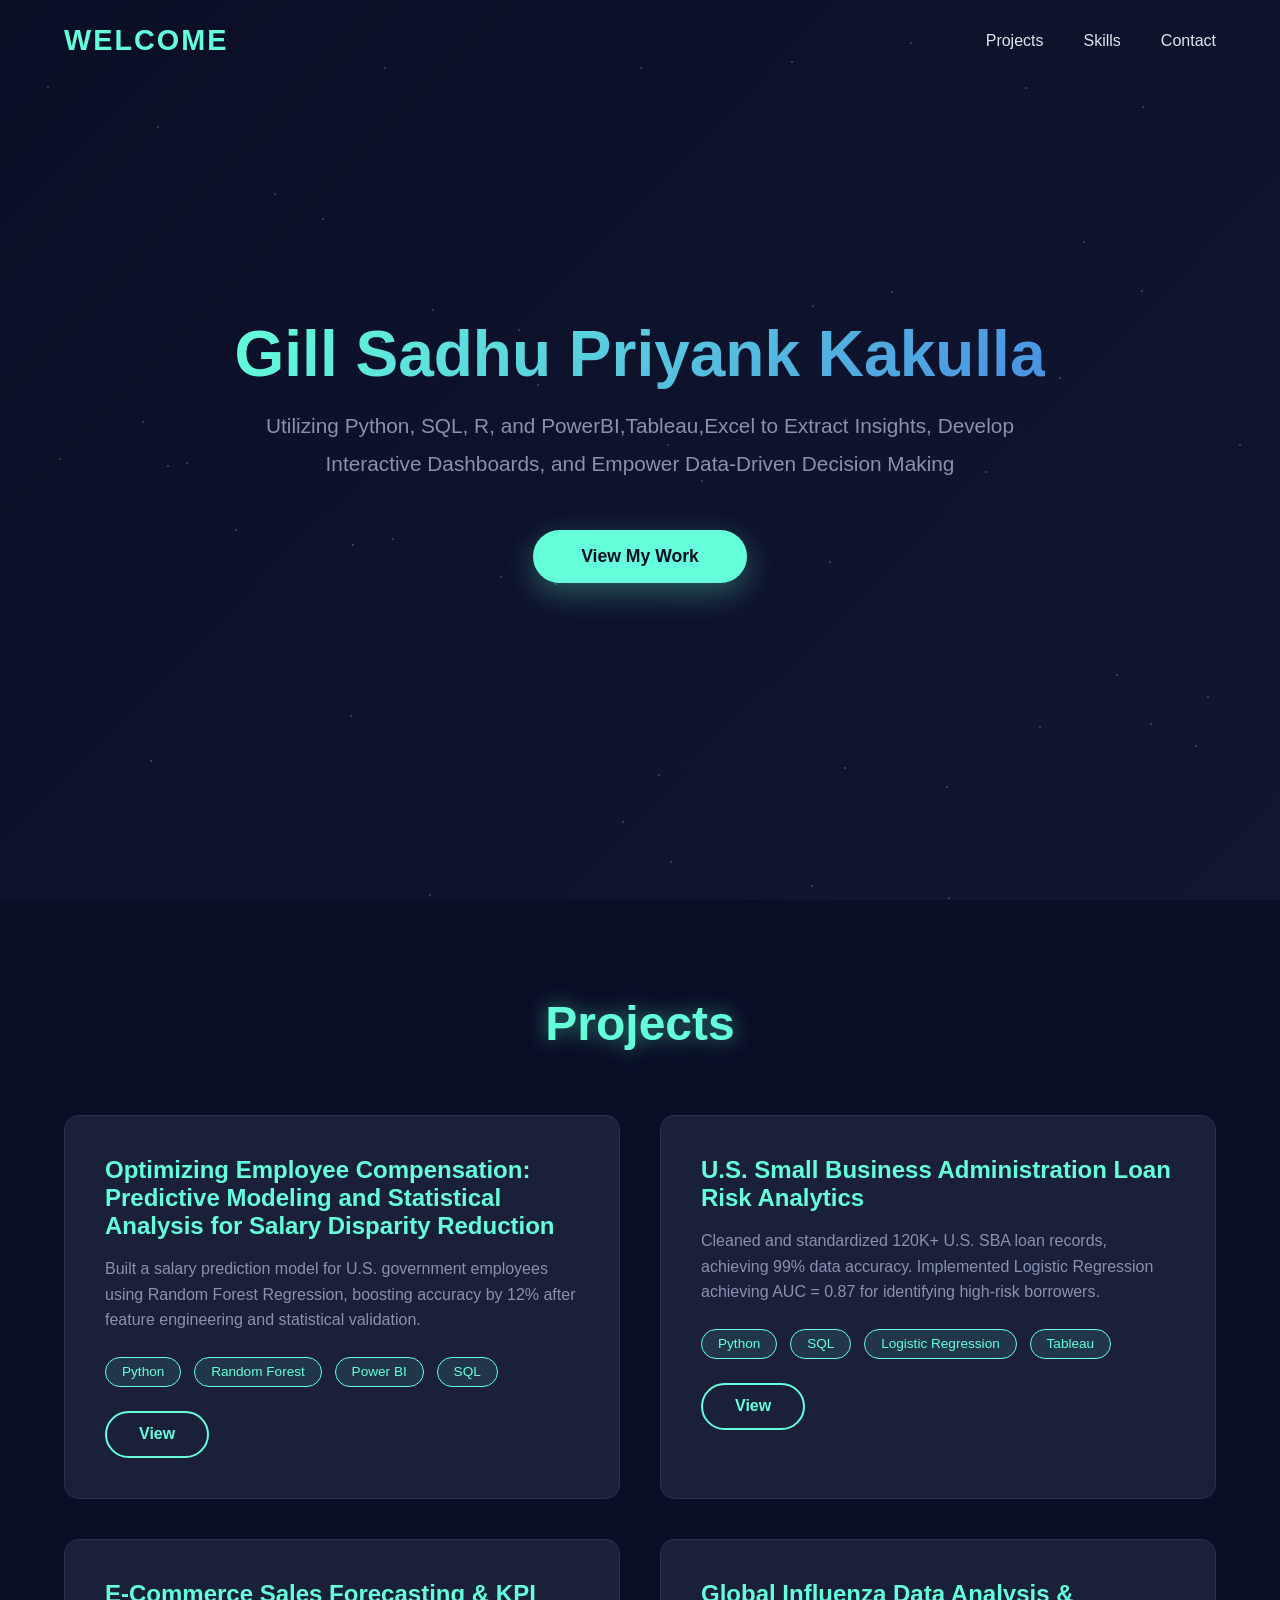
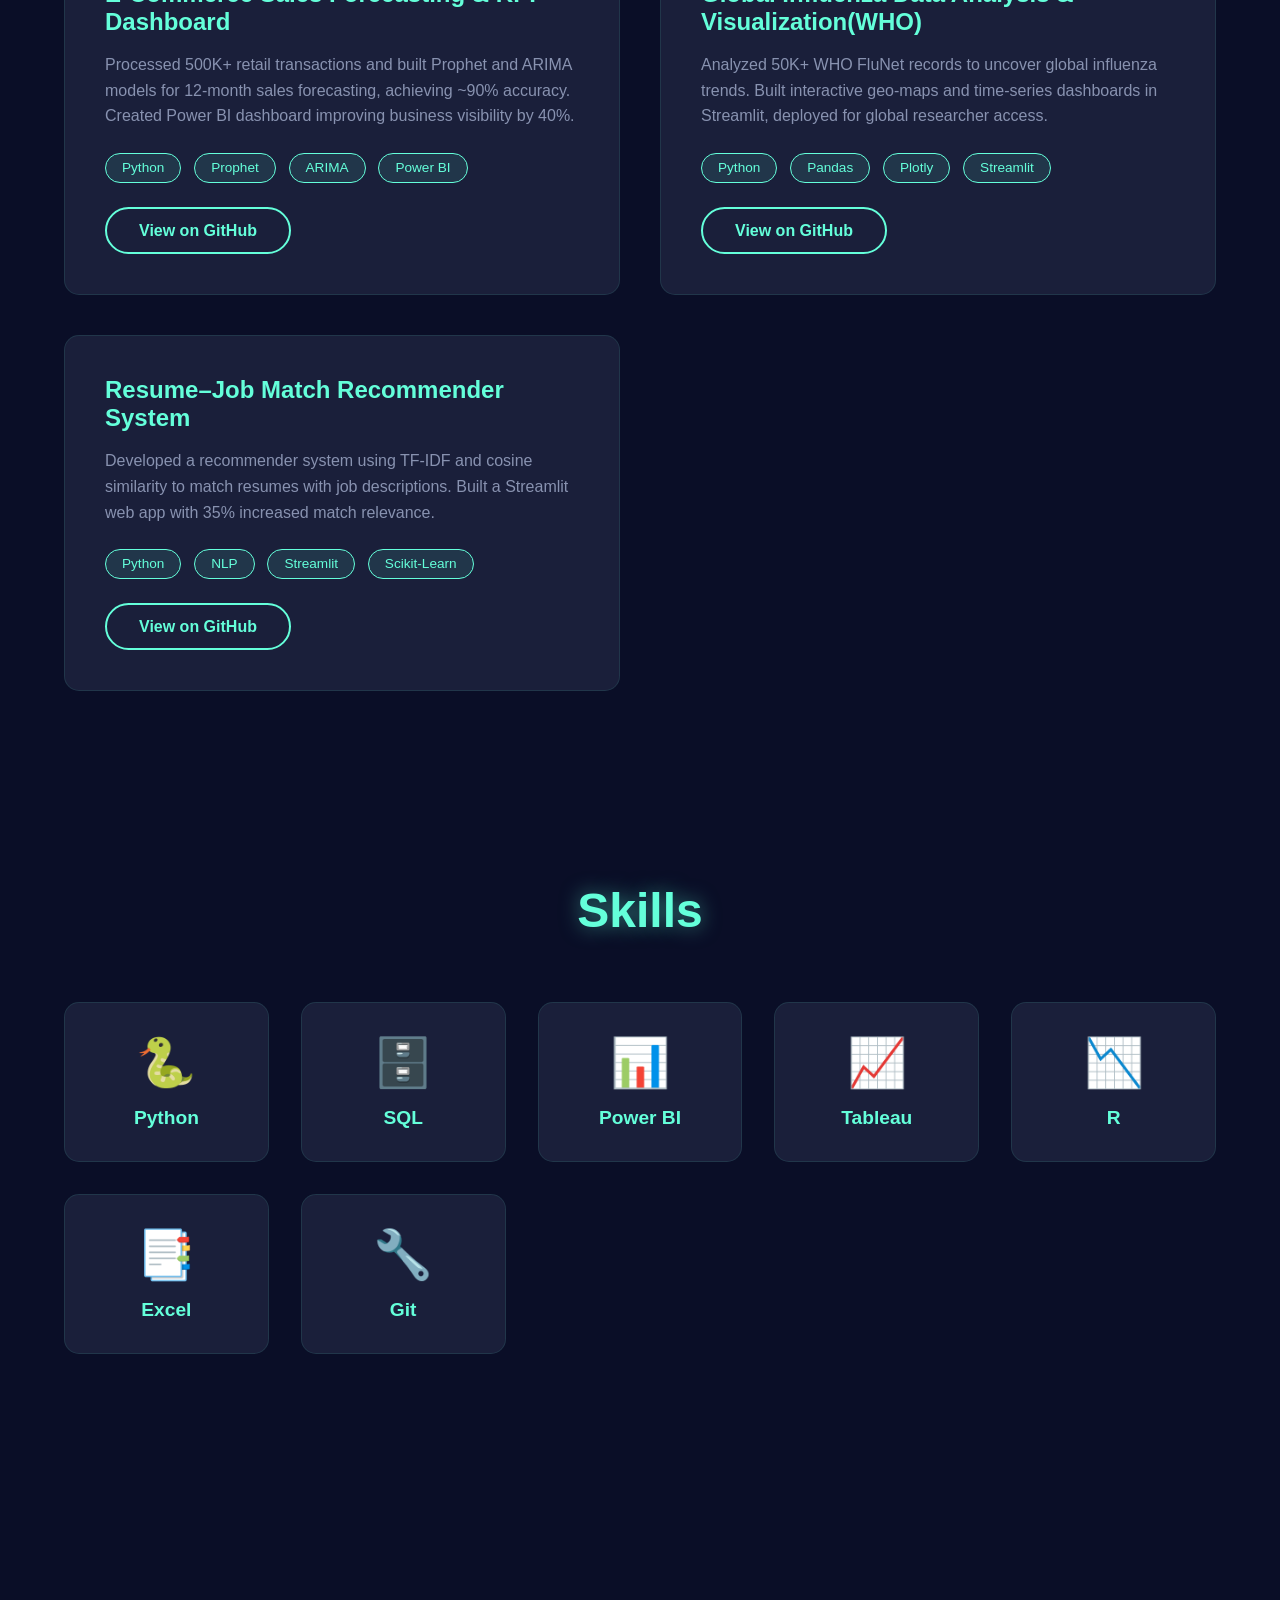
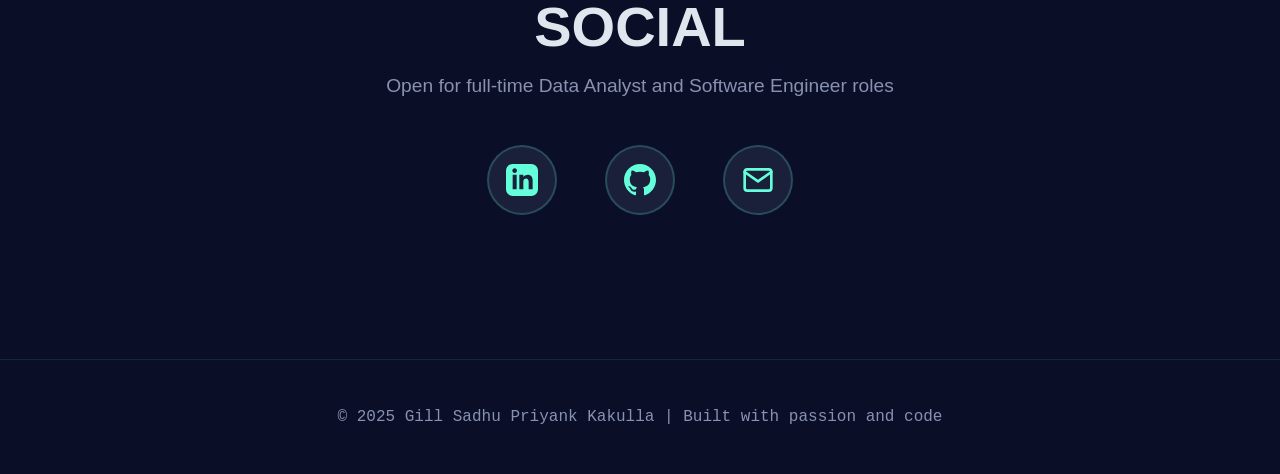
==== index.html @ c024d795 "Update index.html" ====
<!DOCTYPE html>
<html lang="en">
<head>
    <meta charset="UTF-8">
    <meta name="viewport" content="width=device-width, initial-scale=1.0">
    <meta name="description" content="Gill Sadhu Priyank Kakulla - Data Analyst Portfolio">
    <meta name="author" content="Gill Sadhu Priyank Kakulla">
    <title>Gill Sadhu Priyank Kakulla - Data Analyst Portfolio</title>
    <link rel="stylesheet" href="style.css">
</head>
<body>
    <div class="scroll-progress" id="scrollProgress"></div>
    <div class="bg-animation"></div>
    <div class="particles" id="particles"></div>

    <nav id="navbar">
        <div class="logo">WELCOME</div>
        <ul class="nav-links">
            <li><a href="#projects">Projects</a></li>
            <li><a href="#skills">Skills</a></li>
            <li><a href="#contact">Contact</a></li>
        </ul>
    </nav>

    <section class="hero">
        <h1>Gill Sadhu Priyank Kakulla</h1>
        <p>Utilizing Python, SQL, R, and PowerBI,Tableau,Excel to Extract Insights, Develop Interactive Dashboards, and Empower Data-Driven Decision Making</p>
        <button class="cta-btn" onclick="document.getElementById('projects').scrollIntoView({behavior: 'smooth'})">View My Work</button>
    </section>

    <section id="projects">
        <h2 class="section-title">Projects</h2>
        <div class="projects-grid">
            <div class="project-card">
                <h3>Optimizing Employee Compensation: Predictive Modeling and Statistical Analysis for Salary Disparity Reduction</h3>
                <p>Built a salary prediction model for U.S. government employees using Random Forest Regression, boosting accuracy by 12% after feature engineering and statistical validation.</p>
                <div class="project-tags">
                    <span class="tag">Python</span>
                    <span class="tag">Random Forest</span>
                    <span class="tag">Power BI</span>
                    <span class="tag">SQL</span>
                </div>
                <a href="https://github.com/Gillsadhupriyank/Employee-Compensation-Analysis-using-Hypothesis-Testing-and-Random-Forest" target="_blank" class="project-link">View</a>
            </div>

            <div class="project-card">
                <h3>U.S. Small Business Administration Loan Risk Analytics</h3>
                <p>Cleaned and standardized 120K+ U.S. SBA loan records, achieving 99% data accuracy. Implemented Logistic Regression achieving AUC = 0.87 for identifying high-risk borrowers.</p>
                <div class="project-tags">
                    <span class="tag">Python</span>
                    <span class="tag">SQL</span>
                    <span class="tag">Logistic Regression</span>
                    <span class="tag">Tableau</span>
                </div>
                <a href="https://github.com/Gillsadhupriyank/SBA-Loan-Risk-Prediction-Clustering-" target="_blank" class="project-link">View</a>
            </div>

            <div class="project-card">
                <h3>E-Commerce Sales Forecasting & KPI Dashboard</h3>
                <p>Processed 500K+ retail transactions and built Prophet and ARIMA models for 12-month sales forecasting, achieving ~90% accuracy. Created Power BI dashboard improving business visibility by 40%.</p>
                <div class="project-tags">
                    <span class="tag">Python</span>
                    <span class="tag">Prophet</span>
                    <span class="tag">ARIMA</span>
                    <span class="tag">Power BI</span>
                </div>
                <a href="https://github.com/Gillsadhupriyank/online-retail-forecasting" target="_blank" class="project-link">View on GitHub</a>
            </div>

            <div class="project-card">
                <h3>Global Influenza Data Analysis & Visualization(WHO)</h3>
                <p>Analyzed 50K+ WHO FluNet records to uncover global influenza trends. Built interactive geo-maps and time-series dashboards in Streamlit, deployed for global researcher access.</p>
                <div class="project-tags">
                    <span class="tag">Python</span>
                    <span class="tag">Pandas</span>
                    <span class="tag">Plotly</span>
                    <span class="tag">Streamlit</span>
                </div>
                <a href="https://github.com/Gillsadhupriyank/WHO_Influenza_data_app" target="_blank" class="project-link">View on GitHub</a>
            </div>

            <div class="project-card">
                <h3>Resume–Job Match Recommender System</h3>
                <p>Developed a recommender system using TF-IDF and cosine similarity to match resumes with job descriptions. Built a Streamlit web app with 35% increased match relevance.</p>
                <div class="project-tags">
                    <span class="tag">Python</span>
                    <span class="tag">NLP</span>
                    <span class="tag">Streamlit</span>
                    <span class="tag">Scikit-Learn</span>
                </div>
                <a href="https://github.com/Gillsadhupriyank/Resume-Job-Match-Recommender" target="_blank" class="project-link">View on GitHub</a>
            </div>
        </div>
    </section>

    <section id="skills">
        <h2 class="section-title">Skills</h2>
        <div class="skills-grid">
            <div class="skill-item">
                <div class="skill-icon">🐍</div>
                <div class="skill-name">Python</div>
            </div>
            <div class="skill-item">
                <div class="skill-icon">🗄️</div>
                <div class="skill-name">SQL</div>
            </div>
            <div class="skill-item">
                <div class="skill-icon">📊</div>
                <div class="skill-name">Power BI</div>
            </div>
            <div class="skill-item">
                <div class="skill-icon">📈</div>
                <div class="skill-name">Tableau</div>
            </div>
            <div class="skill-item">
                <div class="skill-icon">📉</div>
                <div class="skill-name">R</div>
            </div>
            <div class="skill-item">
                <div class="skill-icon">📑</div>
                <div class="skill-name">Excel</div>
            </div>
            <div class="skill-item">
                <div class="skill-icon">🔧</div>
                <div class="skill-name">Git</div>
            </div>
        </div>
    </section>

    <section id="contact" class="contact">
        <h2>SOCIAL</h2>
        <p class="contact-subtitle">Open for full-time Data Analyst and Software Engineer roles</p>
        <div class="contact-icons">
            <a href="https://www.linkedin.com/in/gill-sadhu-priyank-k-8a2a13354/" target="_blank" class="contact-icon" title="LinkedIn">
                <svg xmlns="http://www.w3.org/2000/svg" width="32" height="32" viewBox="0 0 24 24" fill="currentColor">
                    <path d="M19 0h-14c-2.761 0-5 2.239-5 5v14c0 2.761 2.239 5 5 5h14c2.762 0 5-2.239 5-5v-14c0-2.761-2.238-5-5-5zm-11 19h-3v-11h3v11zm-1.5-12.268c-.966 0-1.75-.79-1.75-1.764s.784-1.764 1.75-1.764 1.75.79 1.75 1.764-.783 1.764-1.75 1.764zm13.5 12.268h-3v-5.604c0-3.368-4-3.113-4 0v5.604h-3v-11h3v1.765c1.396-2.586 7-2.777 7 2.476v6.759z"/>
                </svg>
            </a>
            <a href="https://github.com/Gillsadhupriyank" target="_blank" class="contact-icon" title="GitHub">
                <svg xmlns="http://www.w3.org/2000/svg" width="32" height="32" viewBox="0 0 24 24" fill="currentColor">
                    <path d="M12 0c-6.626 0-12 5.373-12 12 0 5.302 3.438 9.8 8.207 11.387.599.111.793-.261.793-.577v-2.234c-3.338.726-4.033-1.416-4.033-1.416-.546-1.387-1.333-1.756-1.333-1.756-1.089-.745.083-.729.083-.729 1.205.084 1.839 1.237 1.839 1.237 1.07 1.834 2.807 1.304 3.492.997.107-.775.418-1.305.762-1.604-2.665-.305-5.467-1.334-5.467-5.931 0-1.311.469-2.381 1.236-3.221-.124-.303-.535-1.524.117-3.176 0 0 1.008-.322 3.301 1.23.957-.266 1.983-.399 3.003-.404 1.02.005 2.047.138 3.006.404 2.291-1.552 3.297-1.23 3.297-1.23.653 1.653.242 2.874.118 3.176.77.84 1.235 1.911 1.235 3.221 0 4.609-2.807 5.624-5.479 5.921.43.372.823 1.102.823 2.222v3.293c0 .319.192.694.801.576 4.765-1.589 8.199-6.086 8.199-11.386 0-6.627-5.373-12-12-12z"/>
                </svg>
            </a>
            <a href="mailto:gillpriyank955@gmail.com" class="contact-icon" title="Email">
                <svg xmlns="http://www.w3.org/2000/svg" width="32" height="32" viewBox="0 0 24 24" fill="none" stroke="currentColor" stroke-width="2" stroke-linecap="round" stroke-linejoin="round">
                    <path d="M4 4h16c1.1 0 2 .9 2 2v12c0 1.1-.9 2-2 2H4c-1.1 0-2-.9-2-2V6c0-1.1.9-2 2-2z"></path>
                    <polyline points="22,6 12,13 2,6"></polyline>
                </svg>
            </a>
        </div>
    </section>

    <footer>
        <p>&copy; 2025 Gill Sadhu Priyank Kakulla | Built with passion and code</p>
    </footer>

    <script src="script.js"></script>
</body>
</html>
---- style.css ----
* {
    margin: 0;
    padding: 0;
    box-sizing: border-box;
}

:root {
    --primary: #4a90e2;
    --dark-bg: #0a0e27;
    --darker-bg: #050814;
    --card-bg: #1a1f3a;
    --text-light: #e0e6ed;
    --text-dim: #8892b0;
    --accent: #64ffda;
}

body {
    font-family: 'Segoe UI', Tahoma, Geneva, Verdana, sans-serif;
    background: var(--dark-bg);
    color: var(--text-light);
    overflow-x: hidden;
    scroll-behavior: smooth;
}

/* Animated Background */
.bg-animation {
    position: fixed;
    top: 0;
    left: 0;
    width: 100%;
    height: 100%;
    z-index: -1;
    background: linear-gradient(135deg, #0a0e27 0%, #1a1f3a 50%, #0a0e27 100%);
    background-size: 400% 400%;
    animation: gradientShift 15s ease infinite;
}

@keyframes gradientShift {
    0%, 100% { background-position: 0% 50%; }
    50% { background-position: 100% 50%; }
}

/* Particles */
.particles {
    position: fixed;
    top: 0;
    left: 0;
    width: 100%;
    height: 100%;
    z-index: -1;
}

.particle {
    position: absolute;
    width: 2px;
    height: 2px;
    background: var(--accent);
    border-radius: 50%;
    opacity: 0.3;
    animation: float 20s infinite;
}

@keyframes float {
    0%, 100% { transform: translateY(0) translateX(0); }
    50% { transform: translateY(-100px) translateX(50px); }
}

/* Scroll Progress Bar */
.scroll-progress {
    position: fixed;
    top: 0;
    left: 0;
    width: 0%;
    height: 3px;
    background: linear-gradient(90deg, var(--primary), var(--accent));
    z-index: 1000;
    transition: width 0.1s;
}

/* Navigation */
nav {
    position: fixed;
    top: 0;
    width: 100%;
    padding: 1.5rem 5%;
    display: flex;
    justify-content: space-between;
    align-items: center;
    z-index: 999;
    transition: background 0.3s, backdrop-filter 0.3s;
}

nav.scrolled {
    background: rgba(10, 14, 39, 0.9);
    backdrop-filter: blur(10px);
    box-shadow: 0 4px 20px rgba(0, 0, 0, 0.3);
}

.logo {
    font-size: 1.8rem;
    font-weight: 900;
    color: var(--accent);
    letter-spacing: 2px;
}

.nav-links {
    display: flex;
    gap: 2.5rem;
    list-style: none;
}

.nav-links a {
    color: var(--text-light);
    text-decoration: none;
    font-weight: 500;
    position: relative;
    transition: color 0.3s;
}

.nav-links a::after {
    content: '';
    position: absolute;
    bottom: -5px;
    left: 0;
    width: 0;
    height: 2px;
    background: var(--accent);
    transition: width 0.3s;
}

.nav-links a:hover {
    color: var(--accent);
}

.nav-links a:hover::after {
    width: 100%;
}

/* Hero Section */
.hero {
    height: 100vh;
    display: flex;
    flex-direction: column;
    justify-content: center;
    align-items: center;
    text-align: center;
    padding: 0 5%;
}

.hero h1 {
    font-size: 4rem;
    font-weight: 900;
    margin-bottom: 1rem;
    background: linear-gradient(135deg, var(--accent), var(--primary));
    -webkit-background-clip: text;
    -webkit-text-fill-color: transparent;
    background-clip: text;
    animation: fadeInDown 1s ease;
}

.hero p {
    font-size: 1.3rem;
    color: var(--text-dim);
    max-width: 800px;
    margin-bottom: 3rem;
    line-height: 1.8;
    animation: fadeInUp 1s ease 0.3s backwards;
}

.cta-btn {
    padding: 1rem 3rem;
    font-size: 1.1rem;
    font-weight: 600;
    color: var(--dark-bg);
    background: var(--accent);
    border: none;
    border-radius: 50px;
    cursor: pointer;
    transition: all 0.3s;
    box-shadow: 0 10px 30px rgba(100, 255, 218, 0.3);
    animation: fadeIn 1s ease 0.6s backwards;
}

.cta-btn:hover {
    transform: translateY(-5px);
    box-shadow: 0 15px 40px rgba(100, 255, 218, 0.5);
}

/* Section Styling */
section {
    padding: 6rem 5%;
    max-width: 1400px;
    margin: 0 auto;
}

.section-title {
    font-size: 3rem;
    text-align: center;
    margin-bottom: 4rem;
    position: relative;
    color: var(--accent);
    text-shadow: 0 0 20px rgba(100, 255, 218, 0.5);
}

/* Projects Grid */
.projects-grid {
    display: grid;
    grid-template-columns: repeat(auto-fit, minmax(500px, 1fr));
    gap: 2.5rem;
}

.project-card {
    background: var(--card-bg);
    border-radius: 15px;
    padding: 2.5rem;
    transition: all 0.4s cubic-bezier(0.175, 0.885, 0.32, 1.275);
    border: 1px solid rgba(100, 255, 218, 0.1);
    position: relative;
    overflow: hidden;
}

.project-card::before {
    content: '';
    position: absolute;
    top: 0;
    left: 0;
    width: 100%;
    height: 100%;
    background: linear-gradient(135deg, rgba(100, 255, 218, 0.05), rgba(74, 144, 226, 0.05));
    opacity: 0;
    transition: opacity 0.4s;
}

.project-card:hover {
    transform: translateY(-15px);
    box-shadow: 0 20px 60px rgba(100, 255, 218, 0.2);
    border-color: var(--accent);
}

.project-card:hover::before {
    opacity: 1;
}

.project-card h3 {
    font-size: 1.5rem;
    color: var(--accent);
    margin-bottom: 1rem;
    position: relative;
    z-index: 1;
}

.project-card p {
    color: var(--text-dim);
    margin-bottom: 1.5rem;
    line-height: 1.6;
    position: relative;
    z-index: 1;
}

.project-tags {
    display: flex;
    flex-wrap: wrap;
    gap: 0.8rem;
    margin-bottom: 1.5rem;
    position: relative;
    z-index: 1;
}

.tag {
    padding: 0.4rem 1rem;
    background: rgba(100, 255, 218, 0.1);
    border: 1px solid var(--accent);
    border-radius: 20px;
    font-size: 0.85rem;
    color: var(--accent);
}

.project-link {
    display: inline-block;
    padding: 0.8rem 2rem;
    background: transparent;
    border: 2px solid var(--accent);
    color: var(--accent);
    text-decoration: none;
    border-radius: 30px;
    font-weight: 600;
    transition: all 0.3s;
    position: relative;
    z-index: 1;
}

.project-link:hover {
    background: var(--accent);
    color: var(--dark-bg);
    transform: scale(1.05);
}

/* Skills Section */
.skills-grid {
    display: grid;
    grid-template-columns: repeat(auto-fit, minmax(200px, 1fr));
    gap: 2rem;
    margin-bottom: 3rem;
}

.skill-item {
    text-align: center;
    padding: 2rem;
    background: var(--card-bg);
    border-radius: 15px;
    transition: all 0.3s;
    border: 1px solid rgba(100, 255, 218, 0.1);
}

.skill-item:hover {
    transform: translateY(-10px);
    border-color: var(--accent);
    box-shadow: 0 15px 40px rgba(100, 255, 218, 0.2);
}

.skill-icon {
    font-size: 3rem;
    margin-bottom: 1rem;
}

.skill-name {
    font-size: 1.2rem;
    color: var(--accent);
    font-weight: 600;
}

.learning {
    text-align: center;
    font-size: 1.2rem;
    color: var(--text-dim);
    font-style: italic;
    margin-top: 2rem;
}

/* Contact Section */
.contact {
    text-align: center;
}

.contact h2 {
    font-size: 3.5rem;
    margin-bottom: 1rem;
}

.contact-subtitle {
    font-size: 1.2rem;
    color: var(--text-dim);
    margin-bottom: 3rem;
}

.contact-icons {
    display: flex;
    justify-content: center;
    gap: 3rem;
    margin-bottom: 3rem;
}

.contact-icon {
    width: 70px;
    height: 70px;
    display: flex;
    align-items: center;
    justify-content: center;
    background: var(--card-bg);
    border-radius: 50%;
    font-size: 2rem;
    color: var(--accent);
    text-decoration: none;
    transition: all 0.3s;
    border: 2px solid rgba(100, 255, 218, 0.2);
}

.contact-icon:hover {
    transform: translateY(-10px);
    box-shadow: 0 0 40px rgba(100, 255, 218, 0.6);
    border-color: var(--accent);
}

.resume-btn {
    padding: 1.2rem 3rem;
    font-size: 1.1rem;
    font-weight: 600;
    color: var(--dark-bg);
    background: var(--accent);
    border: none;
    border-radius: 50px;
    cursor: pointer;
    transition: all 0.3s;
    box-shadow: 0 10px 30px rgba(100, 255, 218, 0.3);
    text-decoration: none;
    display: inline-block;
}

.resume-btn:hover {
    transform: translateY(-5px);
    box-shadow: 0 15px 40px rgba(100, 255, 218, 0.5);
}

/* Footer */
footer {
    text-align: center;
    padding: 3rem 5%;
    font-family: 'Courier New', monospace;
    color: var(--text-dim);
    border-top: 1px solid rgba(100, 255, 218, 0.1);
    transition: color 0.3s;
}

footer:hover {
    color: var(--accent);
    animation: flicker 0.5s;
}

@keyframes flicker {
    0%, 100% { opacity: 1; }
    50% { opacity: 0.8; }
}

@keyframes fadeInDown {
    from {
        opacity: 0;
        transform: translateY(-50px);
    }
    to {
        opacity: 1;
        transform: translateY(0);
    }
}

@keyframes fadeInUp {
    from {
        opacity: 0;
        transform: translateY(50px);
    }
    to {
        opacity: 1;
        transform: translateY(0);
    }
}

@keyframes fadeIn {
    from { opacity: 0; }
    to { opacity: 1; }
}

/* Responsive */
@media (max-width: 768px) {
    .hero h1 {
        font-size: 2.5rem;
    }

    .hero p {
        font-size: 1rem;
    }

    .projects-grid {
        grid-template-columns: 1fr;
    }

    .nav-links {
        gap: 1.5rem;
        font-size: 0.9rem;
    }

    .section-title {
        font-size: 2rem;
    }

    .contact-icons {
        flex-direction: column;
        align-items: center;
    }
}
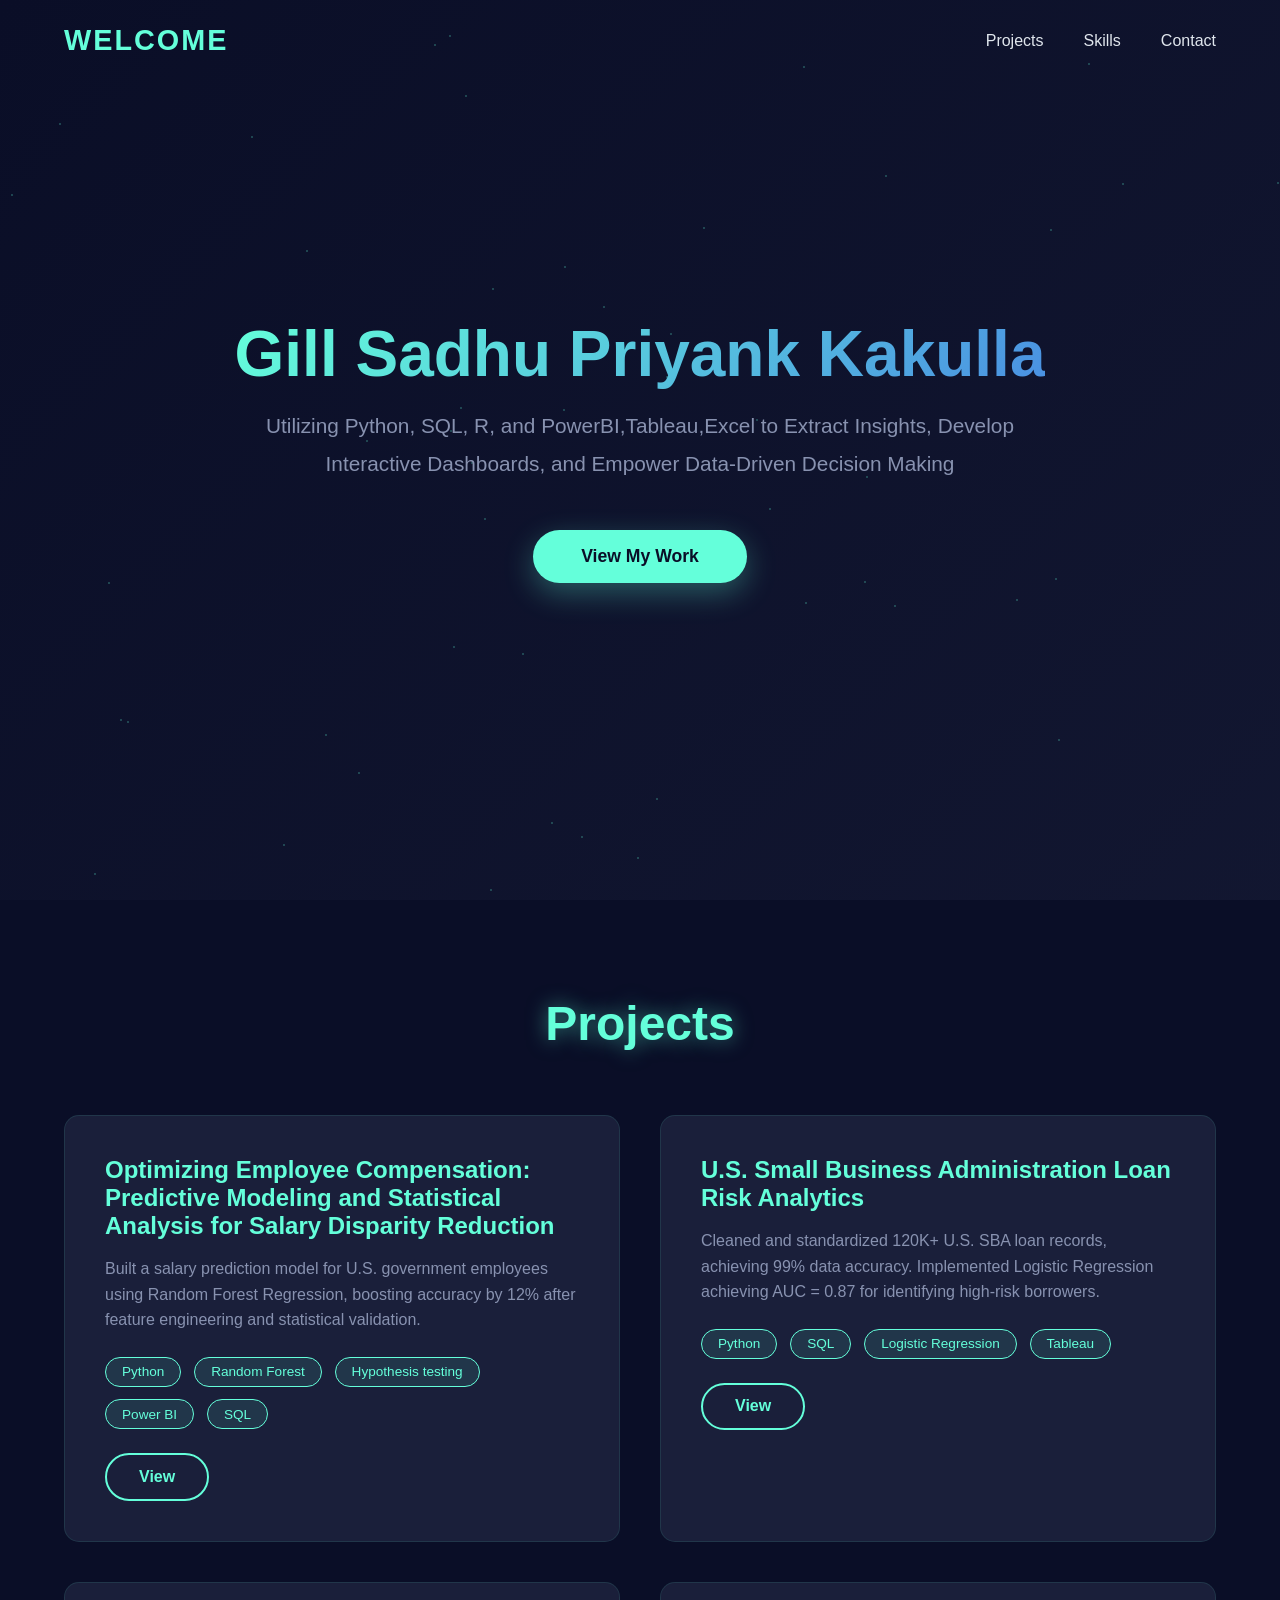
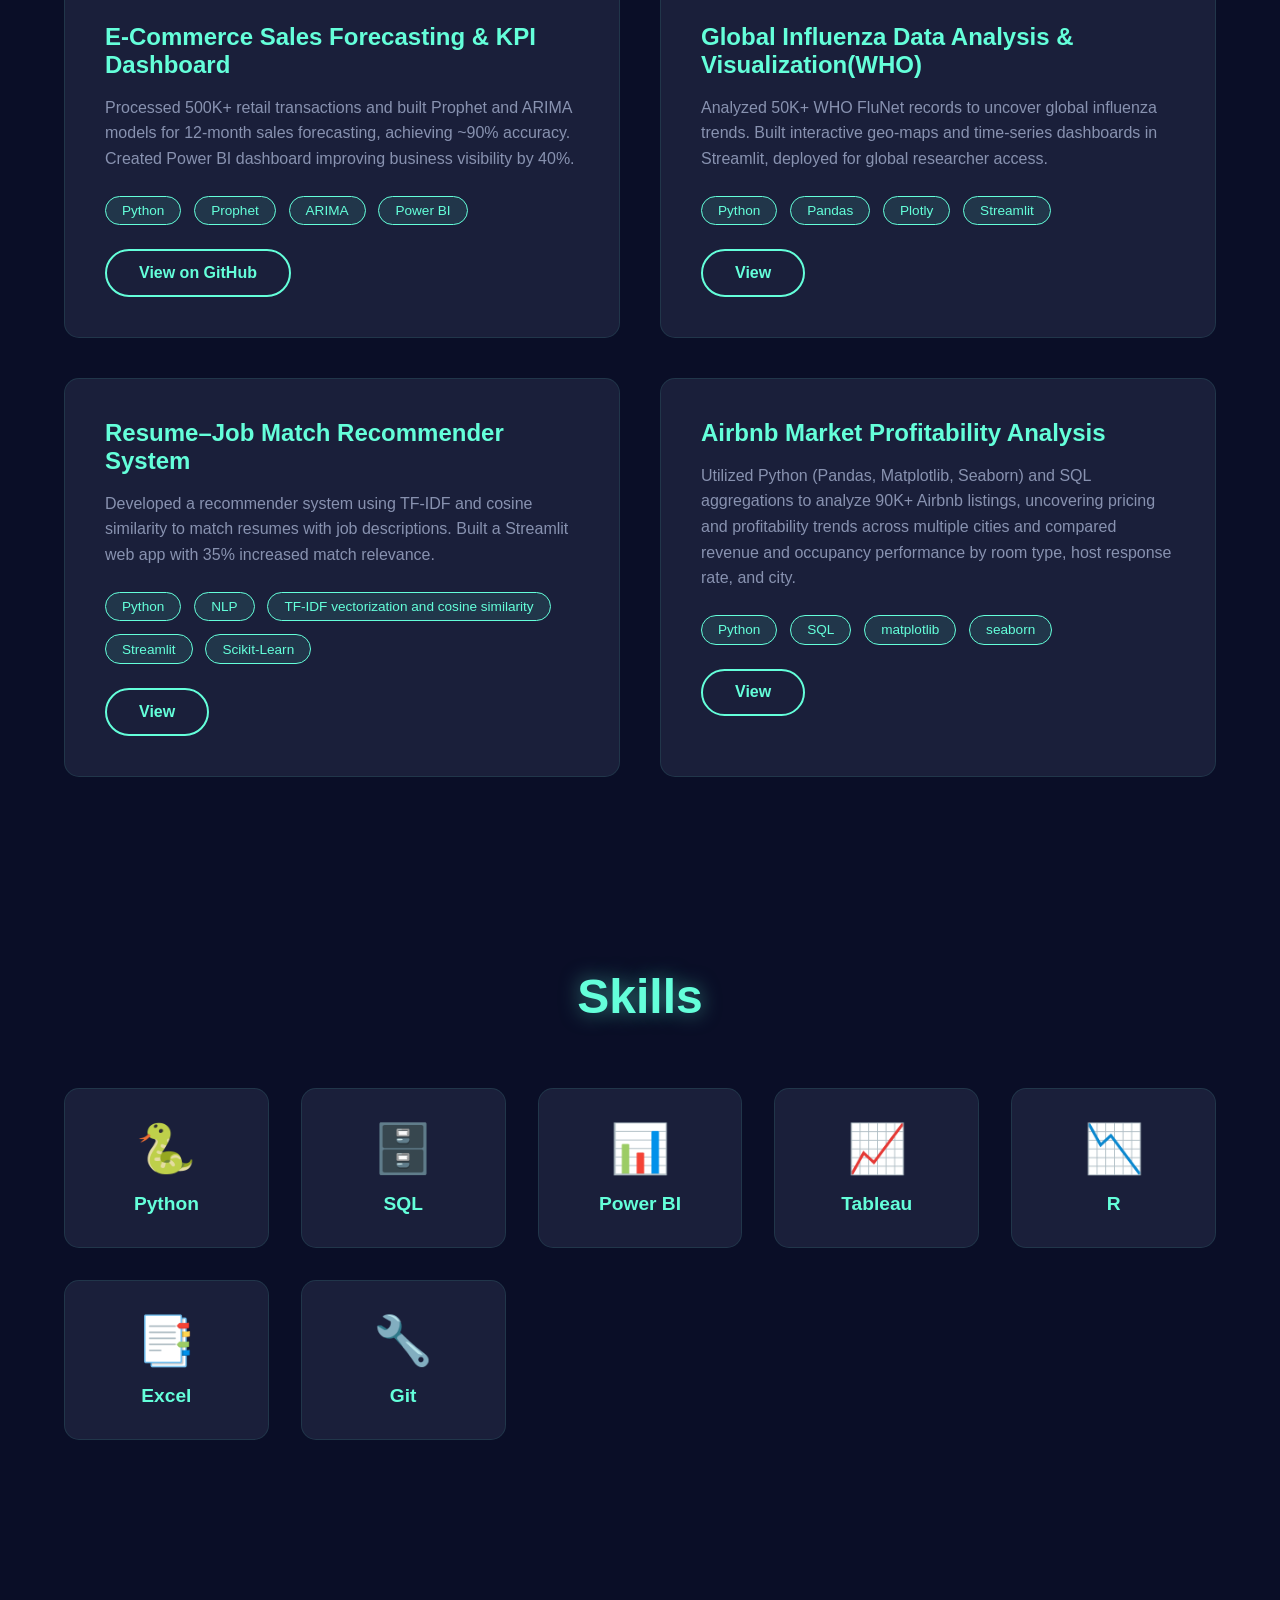
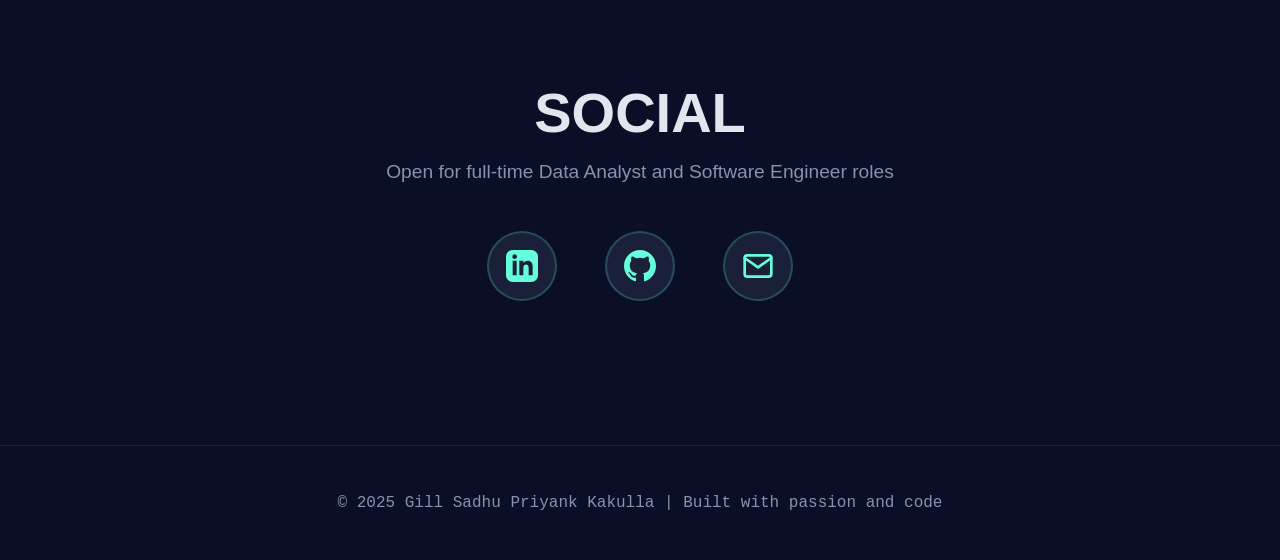
==== commit a1637fb7: "Update index.html" ====
--- a/index.html
+++ b/index.html
@@ -37,6 +37,7 @@
                 <div class="project-tags">
                     <span class="tag">Python</span>
                     <span class="tag">Random Forest</span>
+                    <span class="tag">Hypothesis testing</span>
                     <span class="tag">Power BI</span>
                     <span class="tag">SQL</span>
                 </div>
@@ -76,7 +77,7 @@
                     <span class="tag">Plotly</span>
                     <span class="tag">Streamlit</span>
                 </div>
-                <a href="https://github.com/Gillsadhupriyank/WHO_Influenza_data_app" target="_blank" class="project-link">View on GitHub</a>
+                <a href="https://github.com/Gillsadhupriyank/WHO_Influenza_data_app" target="_blank" class="project-link">View</a>
             </div>
 
             <div class="project-card">
@@ -85,11 +86,25 @@
                 <div class="project-tags">
                     <span class="tag">Python</span>
                     <span class="tag">NLP</span>
+                    <span class="tag">TF-IDF vectorization and cosine similarity</span>
                     <span class="tag">Streamlit</span>
                     <span class="tag">Scikit-Learn</span>
                 </div>
-                <a href="https://github.com/Gillsadhupriyank/Resume-Job-Match-Recommender" target="_blank" class="project-link">View on GitHub</a>
+                <a href="https://github.com/Gillsadhupriyank/Resume-Job-Match-Recommender" target="_blank" class="project-link">View</a>
             </div>
+
+            <div class="project-card">
+                <h3>Airbnb Market Profitability Analysis</h3>
+                <p>Utilized Python (Pandas, Matplotlib, Seaborn) and SQL aggregations to analyze 90K+ Airbnb listings, uncovering pricing and profitability trends across multiple cities and compared revenue and occupancy performance by room type, host response rate, and city.</p>
+                <div class="project-tags">
+                    <span class="tag">Python</span>
+                    <span class="tag">SQL</span>
+                    <span class="tag">matplotlib</span>
+                    <span class="tag">seaborn</span>
+                </div>
+                <a href="https://github.com/Gillsadhupriyank/Airbnb_Market_Profitability" target="_blank" class="project-link">View</a>
+            </div>
+
         </div>
     </section>
 
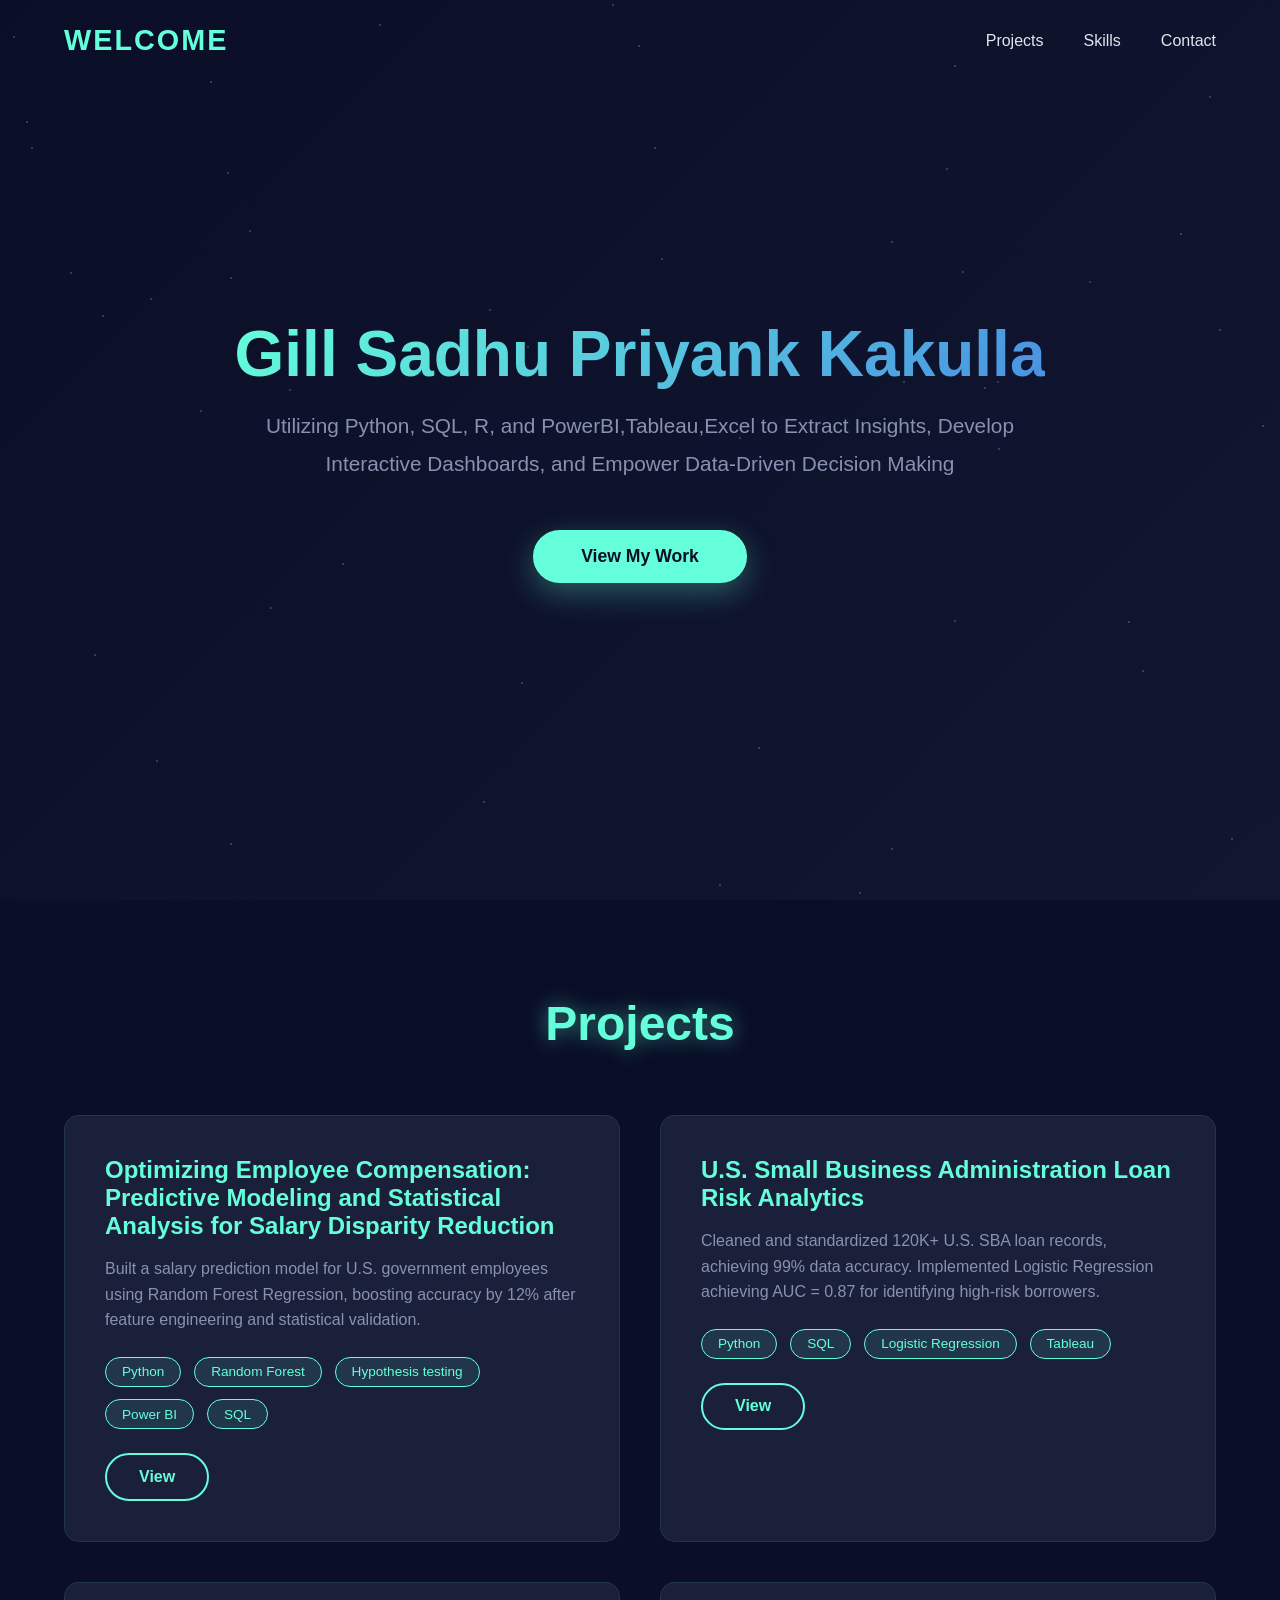
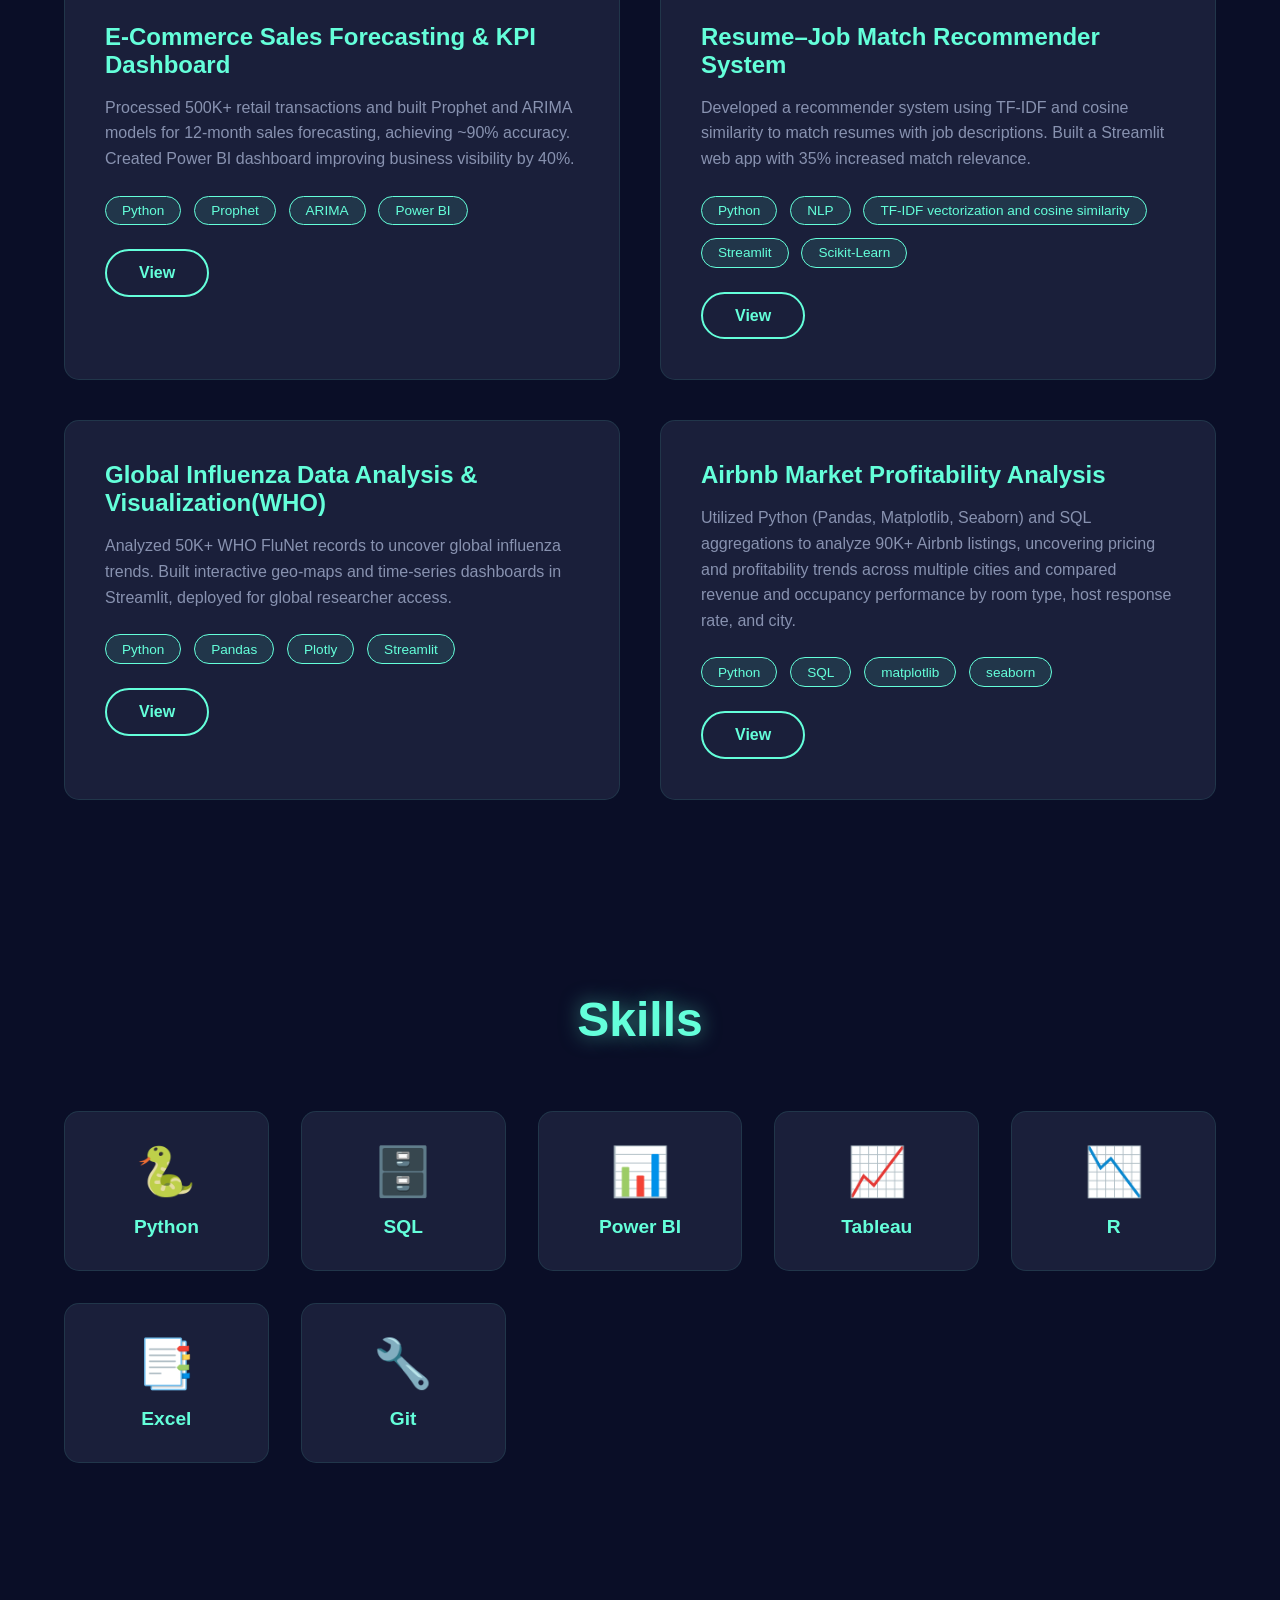
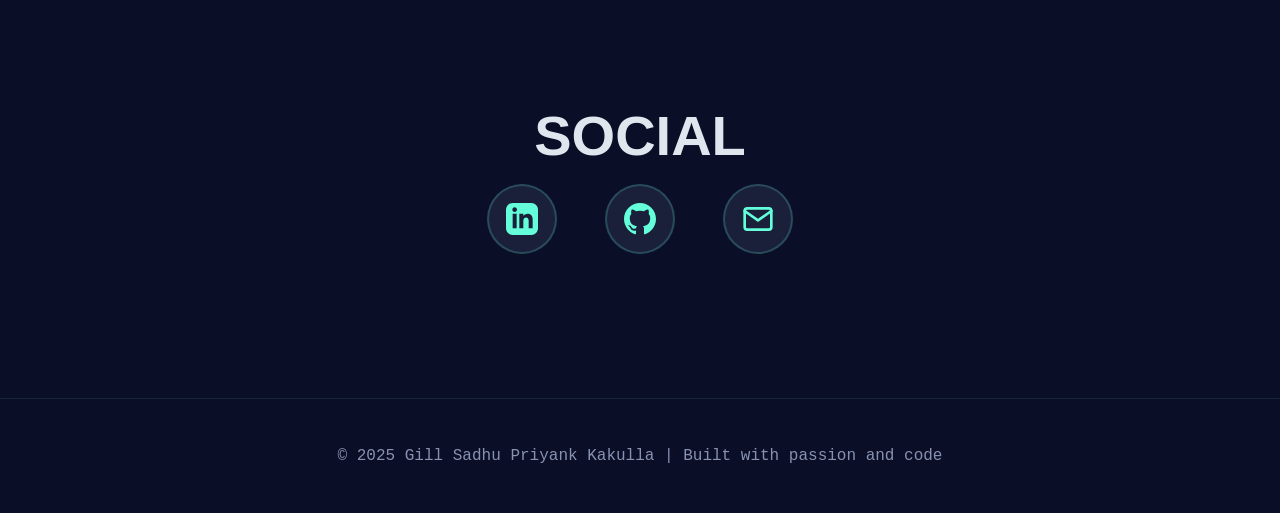
==== commit 9359ae9b: "Update index.html" ====
--- a/index.html
+++ b/index.html
@@ -65,19 +65,7 @@
                     <span class="tag">ARIMA</span>
                     <span class="tag">Power BI</span>
                 </div>
-                <a href="https://github.com/Gillsadhupriyank/online-retail-forecasting" target="_blank" class="project-link">View on GitHub</a>
-            </div>
-
-            <div class="project-card">
-                <h3>Global Influenza Data Analysis & Visualization(WHO)</h3>
-                <p>Analyzed 50K+ WHO FluNet records to uncover global influenza trends. Built interactive geo-maps and time-series dashboards in Streamlit, deployed for global researcher access.</p>
-                <div class="project-tags">
-                    <span class="tag">Python</span>
-                    <span class="tag">Pandas</span>
-                    <span class="tag">Plotly</span>
-                    <span class="tag">Streamlit</span>
-                </div>
-                <a href="https://github.com/Gillsadhupriyank/WHO_Influenza_data_app" target="_blank" class="project-link">View</a>
+                <a href="https://github.com/Gillsadhupriyank/online-retail-forecasting" target="_blank" class="project-link">View</a>
             </div>
 
             <div class="project-card">
@@ -91,6 +79,18 @@
                     <span class="tag">Scikit-Learn</span>
                 </div>
                 <a href="https://github.com/Gillsadhupriyank/Resume-Job-Match-Recommender" target="_blank" class="project-link">View</a>
+            </div>
+
+             <div class="project-card">
+                <h3>Global Influenza Data Analysis & Visualization(WHO)</h3>
+                <p>Analyzed 50K+ WHO FluNet records to uncover global influenza trends. Built interactive geo-maps and time-series dashboards in Streamlit, deployed for global researcher access.</p>
+                <div class="project-tags">
+                    <span class="tag">Python</span>
+                    <span class="tag">Pandas</span>
+                    <span class="tag">Plotly</span>
+                    <span class="tag">Streamlit</span>
+                </div>
+                <a href="https://github.com/Gillsadhupriyank/WHO_Influenza_data_app" target="_blank" class="project-link">View</a>
             </div>
 
             <div class="project-card">
@@ -144,7 +144,6 @@
 
     <section id="contact" class="contact">
         <h2>SOCIAL</h2>
-        <p class="contact-subtitle">Open for full-time Data Analyst and Software Engineer roles</p>
         <div class="contact-icons">
             <a href="https://www.linkedin.com/in/gill-sadhu-priyank-k-8a2a13354/" target="_blank" class="contact-icon" title="LinkedIn">
                 <svg xmlns="http://www.w3.org/2000/svg" width="32" height="32" viewBox="0 0 24 24" fill="currentColor">
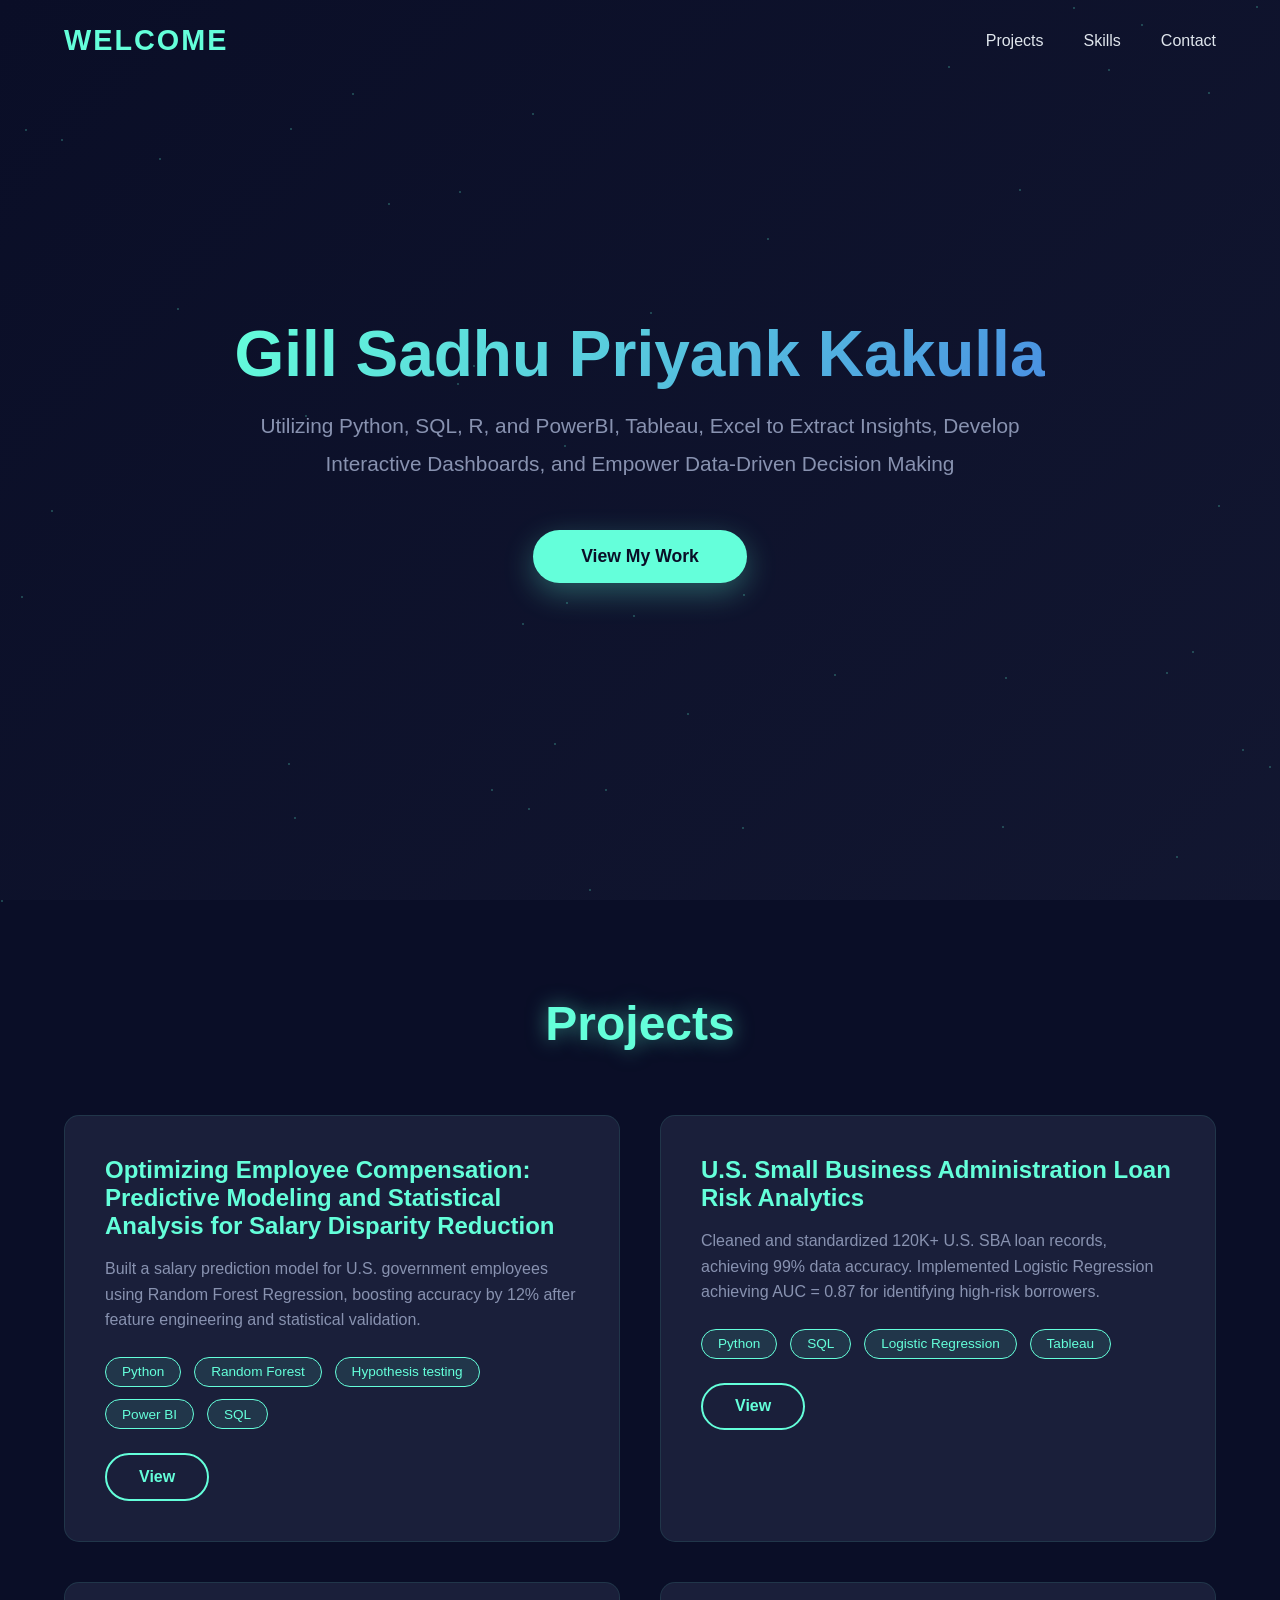
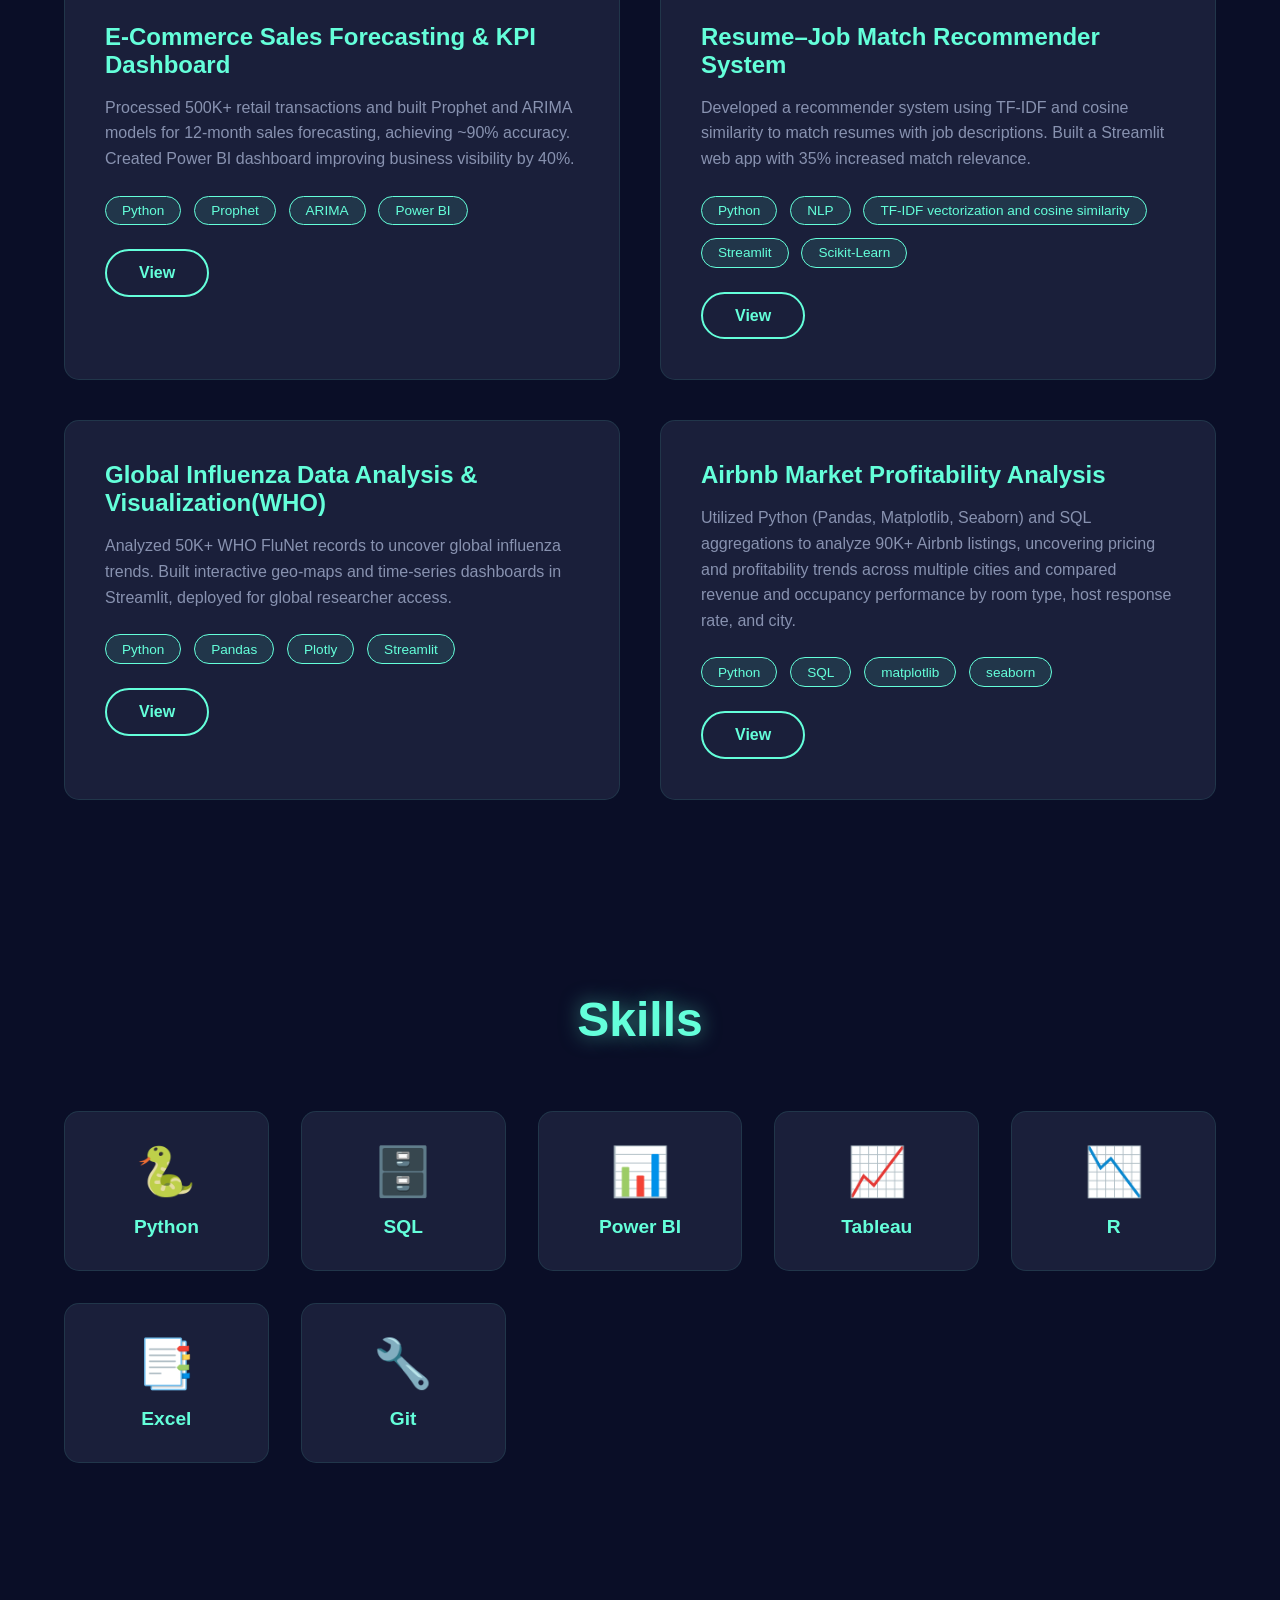
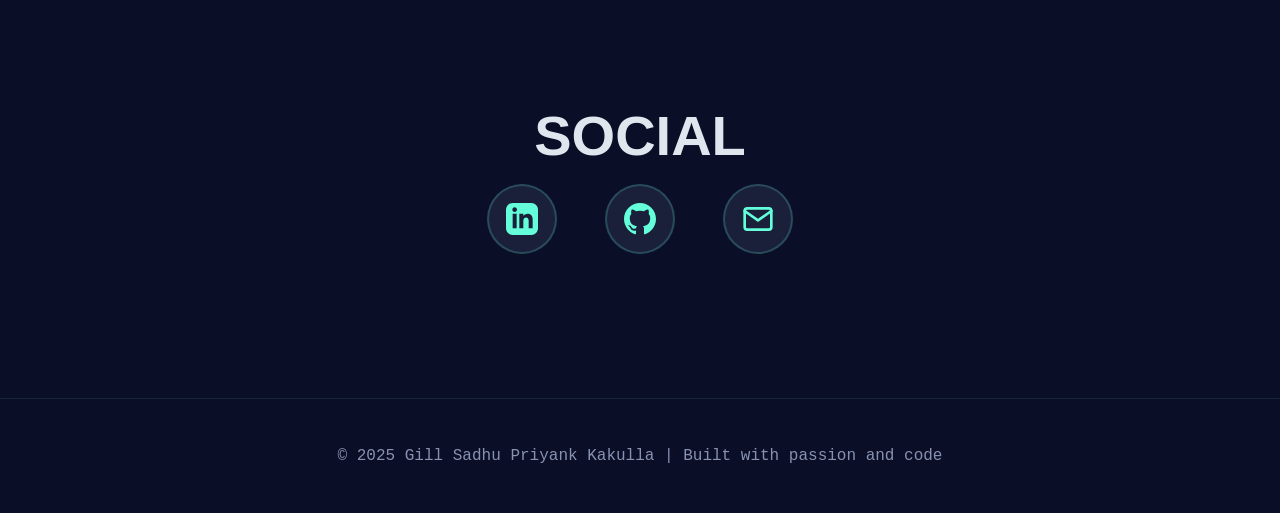
==== commit 601bc2d0: "Update index.html" ====
--- a/index.html
+++ b/index.html
@@ -1,4 +1,4 @@
-<!DOCTYPE html>
+ <!DOCTYPE html>
 <html lang="en">
 <head>
     <meta charset="UTF-8">
@@ -24,7 +24,7 @@
 
     <section class="hero">
         <h1>Gill Sadhu Priyank Kakulla</h1>
-        <p>Utilizing Python, SQL, R, and PowerBI,Tableau,Excel to Extract Insights, Develop Interactive Dashboards, and Empower Data-Driven Decision Making</p>
+        <p>Utilizing Python, SQL, R, and PowerBI, Tableau, Excel to Extract Insights, Develop Interactive Dashboards, and Empower Data-Driven Decision Making</p>
         <button class="cta-btn" onclick="document.getElementById('projects').scrollIntoView({behavior: 'smooth'})">View My Work</button>
     </section>
 
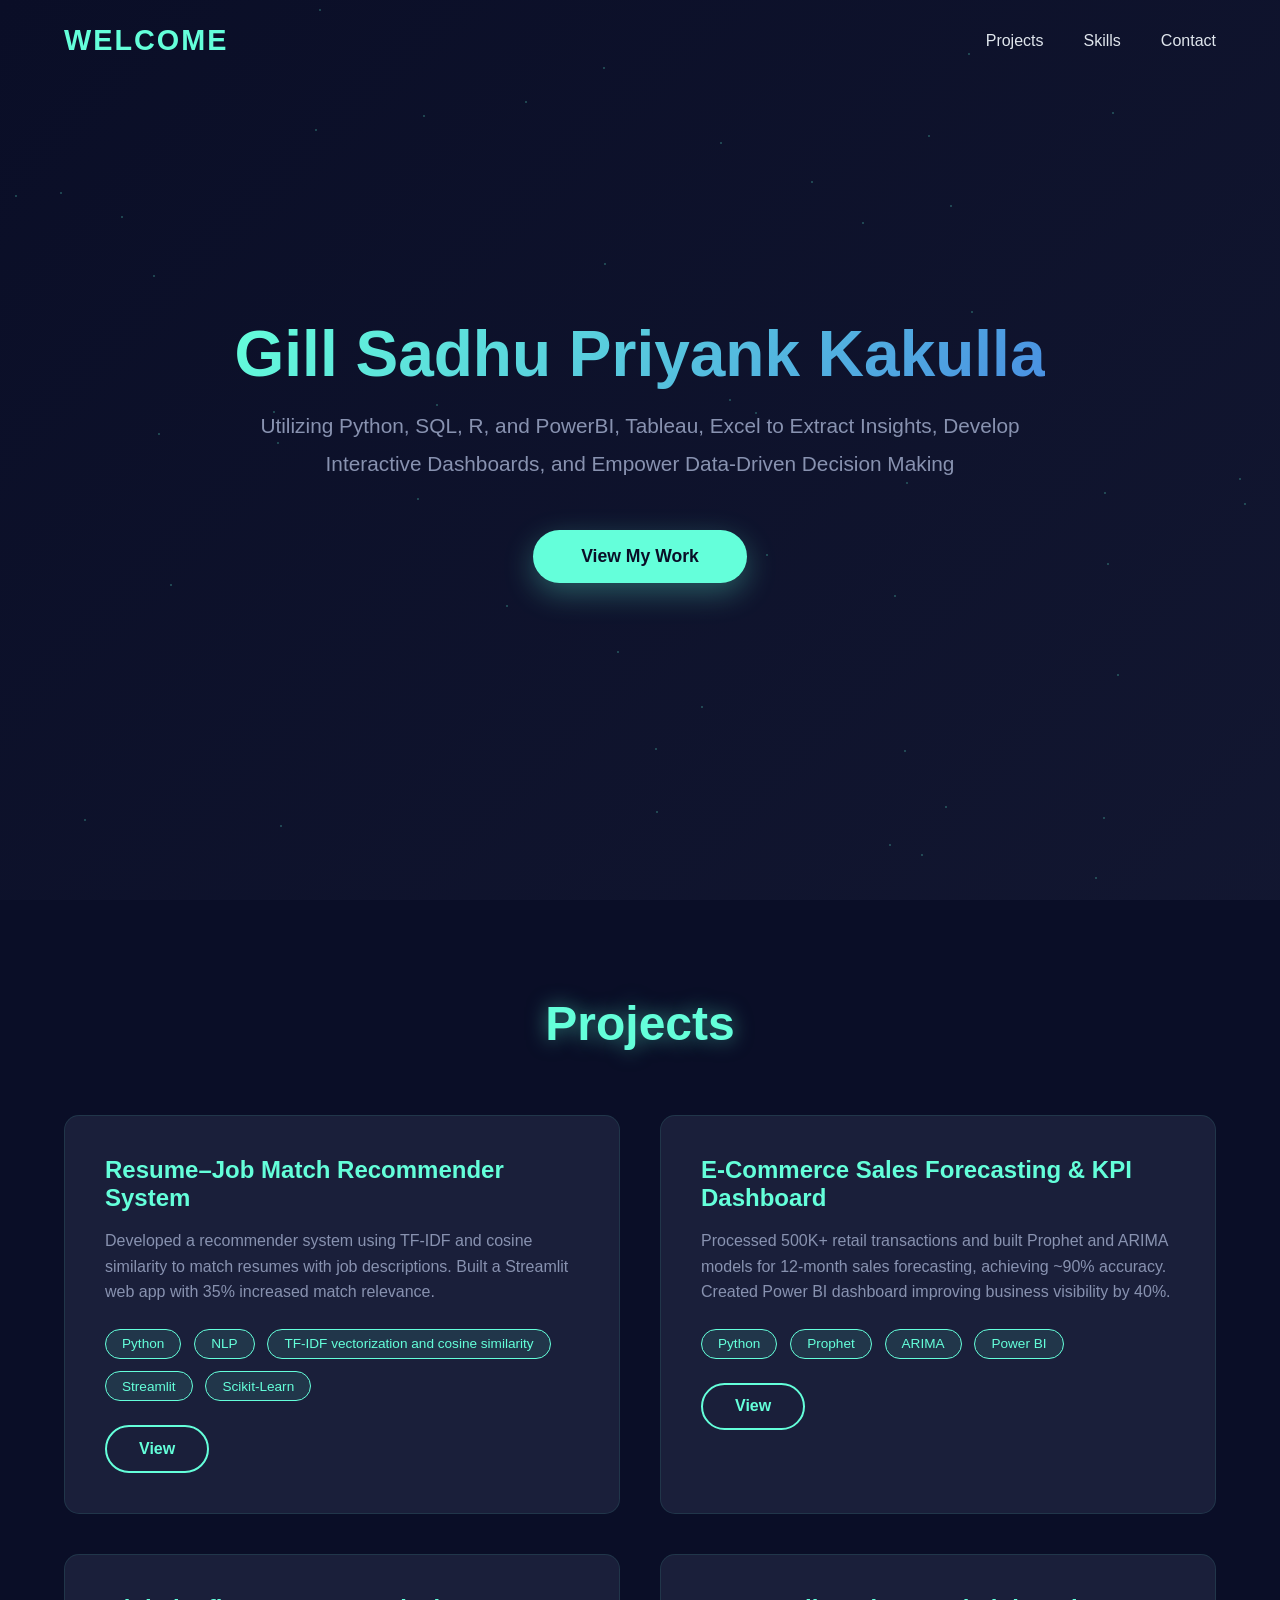
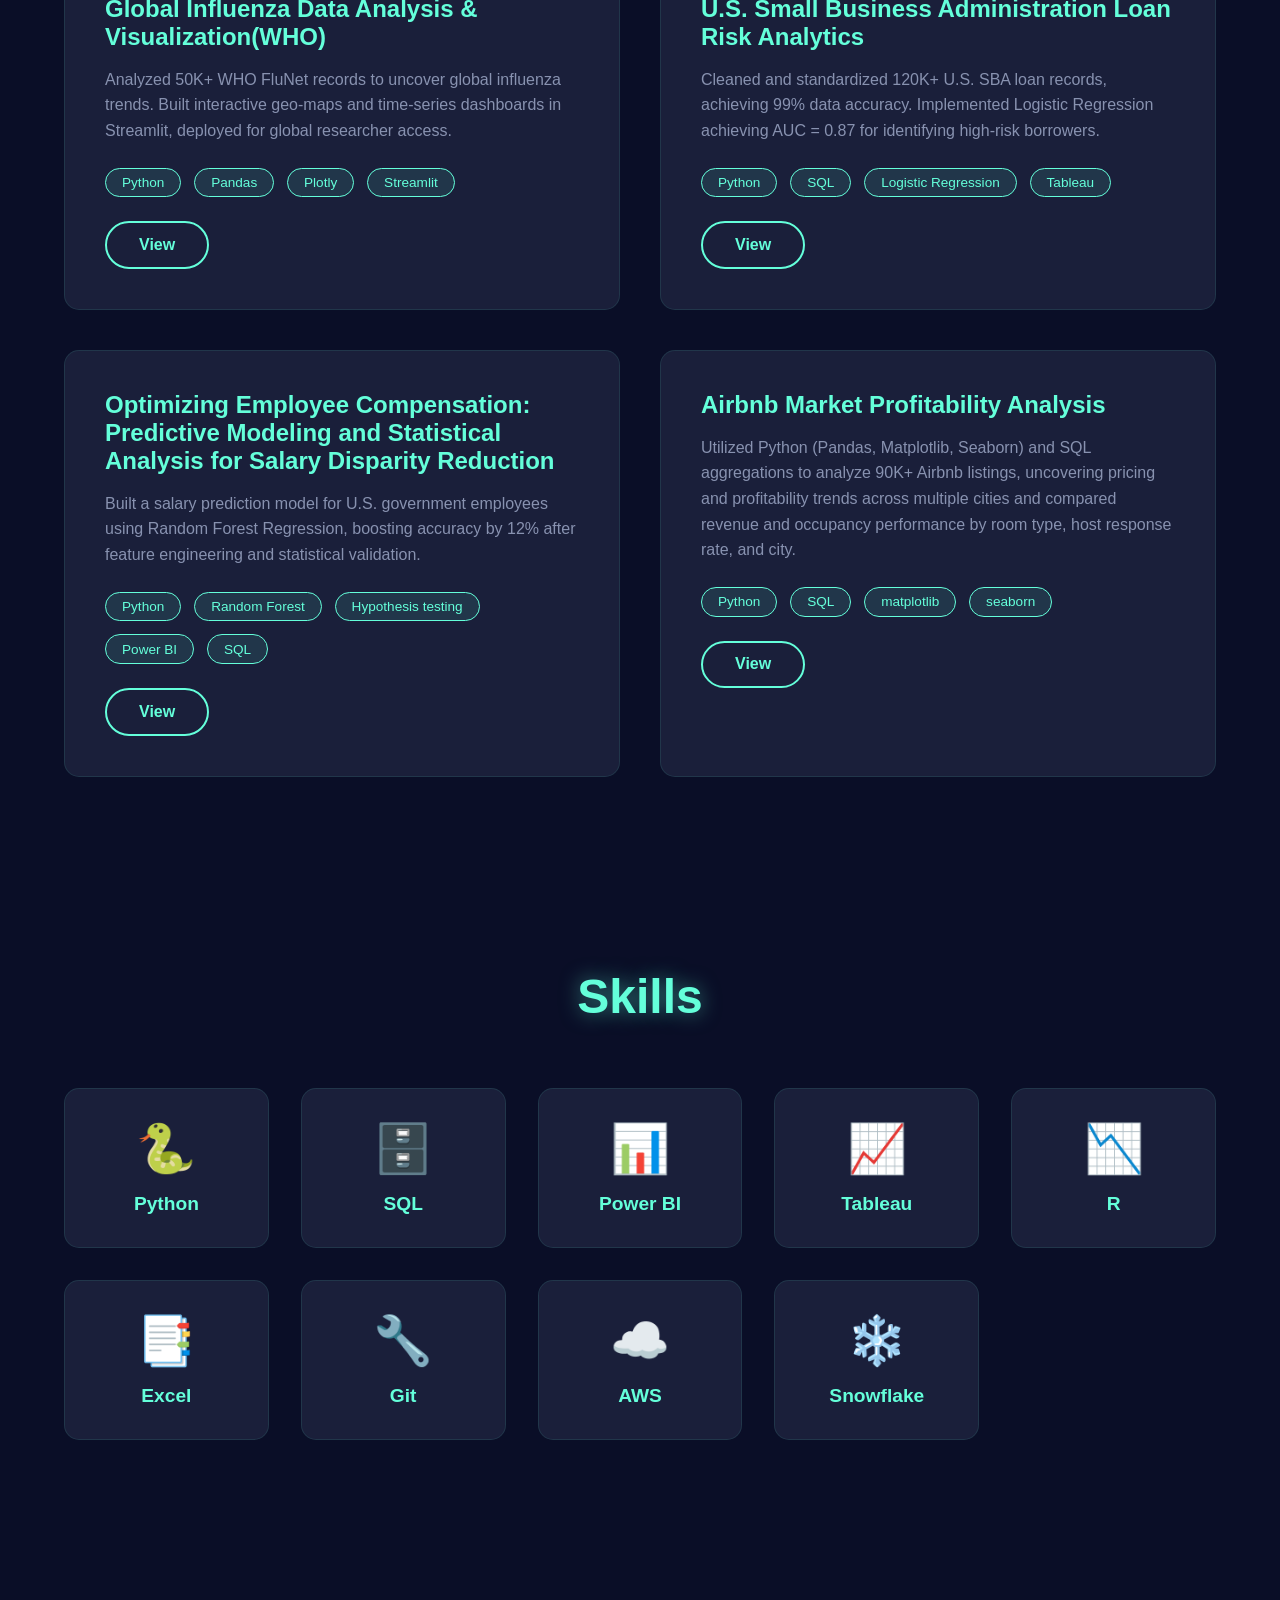
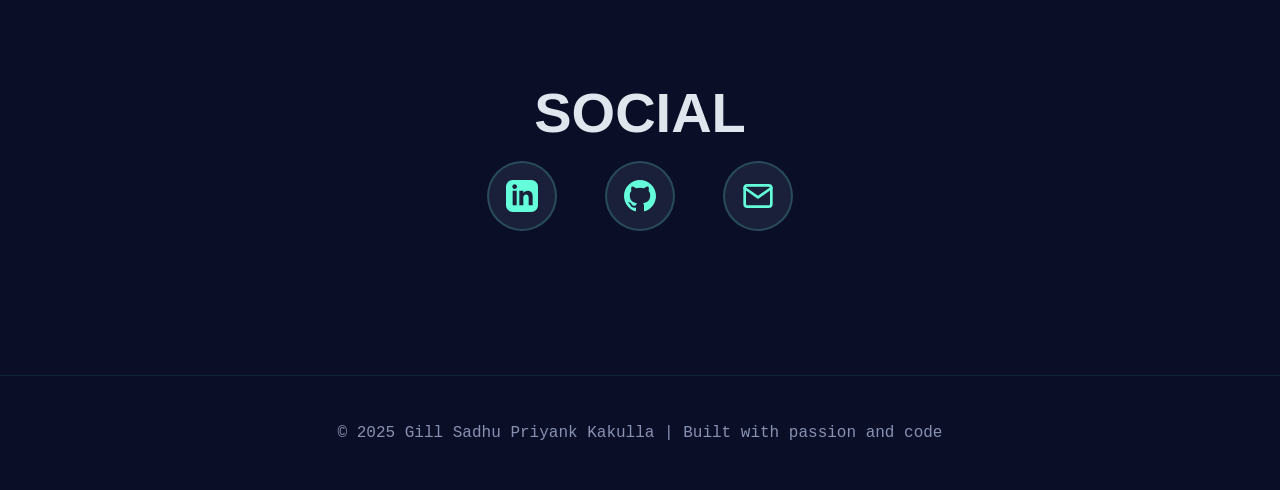
==== commit 276ab1b7: "Update index.html" ====
--- a/index.html
+++ b/index.html
@@ -31,17 +31,41 @@
     <section id="projects">
         <h2 class="section-title">Projects</h2>
         <div class="projects-grid">
-            <div class="project-card">
-                <h3>Optimizing Employee Compensation: Predictive Modeling and Statistical Analysis for Salary Disparity Reduction</h3>
-                <p>Built a salary prediction model for U.S. government employees using Random Forest Regression, boosting accuracy by 12% after feature engineering and statistical validation.</p>
+          <div class="project-card">
+                <h3>Resume–Job Match Recommender System</h3>
+                <p>Developed a recommender system using TF-IDF and cosine similarity to match resumes with job descriptions. Built a Streamlit web app with 35% increased match relevance.</p>
                 <div class="project-tags">
                     <span class="tag">Python</span>
-                    <span class="tag">Random Forest</span>
-                    <span class="tag">Hypothesis testing</span>
+                    <span class="tag">NLP</span>
+                    <span class="tag">TF-IDF vectorization and cosine similarity</span>
+                    <span class="tag">Streamlit</span>
+                    <span class="tag">Scikit-Learn</span>
+                </div>
+                <a href="https://github.com/Gillsadhupriyank/Resume-Job-Match-Recommender" target="_blank" class="project-link">View</a>
+            </div>
+
+            <div class="project-card">
+                <h3>E-Commerce Sales Forecasting & KPI Dashboard</h3>
+                <p>Processed 500K+ retail transactions and built Prophet and ARIMA models for 12-month sales forecasting, achieving ~90% accuracy. Created Power BI dashboard improving business visibility by 40%.</p>
+                <div class="project-tags">
+                    <span class="tag">Python</span>
+                    <span class="tag">Prophet</span>
+                    <span class="tag">ARIMA</span>
                     <span class="tag">Power BI</span>
-                    <span class="tag">SQL</span>
                 </div>
-                <a href="https://github.com/Gillsadhupriyank/Employee-Compensation-Analysis-using-Hypothesis-Testing-and-Random-Forest" target="_blank" class="project-link">View</a>
+                <a href="https://github.com/Gillsadhupriyank/E-Commerce_Sales_forecasting" target="_blank" class="project-link">View</a>
+            </div>
+
+             <div class="project-card">
+                <h3>Global Influenza Data Analysis & Visualization(WHO)</h3>
+                <p>Analyzed 50K+ WHO FluNet records to uncover global influenza trends. Built interactive geo-maps and time-series dashboards in Streamlit, deployed for global researcher access.</p>
+                <div class="project-tags">
+                    <span class="tag">Python</span>
+                    <span class="tag">Pandas</span>
+                    <span class="tag">Plotly</span>
+                    <span class="tag">Streamlit</span>
+                </div>
+                <a href="https://github.com/Gillsadhupriyank/WHO_Influenza_data_app" target="_blank" class="project-link">View</a>
             </div>
 
             <div class="project-card">
@@ -57,42 +81,18 @@
             </div>
 
             <div class="project-card">
-                <h3>E-Commerce Sales Forecasting & KPI Dashboard</h3>
-                <p>Processed 500K+ retail transactions and built Prophet and ARIMA models for 12-month sales forecasting, achieving ~90% accuracy. Created Power BI dashboard improving business visibility by 40%.</p>
+                <h3>Optimizing Employee Compensation: Predictive Modeling and Statistical Analysis for Salary Disparity Reduction</h3>
+                <p>Built a salary prediction model for U.S. government employees using Random Forest Regression, boosting accuracy by 12% after feature engineering and statistical validation.</p>
                 <div class="project-tags">
                     <span class="tag">Python</span>
-                    <span class="tag">Prophet</span>
-                    <span class="tag">ARIMA</span>
+                    <span class="tag">Random Forest</span>
+                    <span class="tag">Hypothesis testing</span>
                     <span class="tag">Power BI</span>
+                    <span class="tag">SQL</span>
                 </div>
-                <a href="https://github.com/Gillsadhupriyank/online-retail-forecasting" target="_blank" class="project-link">View</a>
-            </div>
-
-            <div class="project-card">
-                <h3>Resume–Job Match Recommender System</h3>
-                <p>Developed a recommender system using TF-IDF and cosine similarity to match resumes with job descriptions. Built a Streamlit web app with 35% increased match relevance.</p>
-                <div class="project-tags">
-                    <span class="tag">Python</span>
-                    <span class="tag">NLP</span>
-                    <span class="tag">TF-IDF vectorization and cosine similarity</span>
-                    <span class="tag">Streamlit</span>
-                    <span class="tag">Scikit-Learn</span>
-                </div>
-                <a href="https://github.com/Gillsadhupriyank/Resume-Job-Match-Recommender" target="_blank" class="project-link">View</a>
-            </div>
-
-             <div class="project-card">
-                <h3>Global Influenza Data Analysis & Visualization(WHO)</h3>
-                <p>Analyzed 50K+ WHO FluNet records to uncover global influenza trends. Built interactive geo-maps and time-series dashboards in Streamlit, deployed for global researcher access.</p>
-                <div class="project-tags">
-                    <span class="tag">Python</span>
-                    <span class="tag">Pandas</span>
-                    <span class="tag">Plotly</span>
-                    <span class="tag">Streamlit</span>
-                </div>
-                <a href="https://github.com/Gillsadhupriyank/WHO_Influenza_data_app" target="_blank" class="project-link">View</a>
-            </div>
-
+                <a href="https://github.com/Gillsadhupriyank/Employee-Compensation-Analysis-using-Hypothesis-Testing-and-Random-Forest" target="_blank" class="project-link">View</a>
+           </div>
+         
             <div class="project-card">
                 <h3>Airbnb Market Profitability Analysis</h3>
                 <p>Utilized Python (Pandas, Matplotlib, Seaborn) and SQL aggregations to analyze 90K+ Airbnb listings, uncovering pricing and profitability trends across multiple cities and compared revenue and occupancy performance by room type, host response rate, and city.</p>
@@ -139,13 +139,21 @@
                 <div class="skill-icon">🔧</div>
                 <div class="skill-name">Git</div>
             </div>
+            <div class="skill-item">
+                <div class="skill-icon">☁️</div>
+                <div class="skill-name">AWS</div>
+            </div>
+            <div class="skill-item">
+                 <div class="skill-icon">❄️</div>
+                 <div class="skill-name">Snowflake</div>
+            </div>
         </div>
     </section>
 
     <section id="contact" class="contact">
         <h2>SOCIAL</h2>
         <div class="contact-icons">
-            <a href="https://www.linkedin.com/in/gill-sadhu-priyank-k-8a2a13354/" target="_blank" class="contact-icon" title="LinkedIn">
+            <a href="https://www.linkedin.com/in/gillsadhupriyank/" target="_blank" class="contact-icon" title="LinkedIn">
                 <svg xmlns="http://www.w3.org/2000/svg" width="32" height="32" viewBox="0 0 24 24" fill="currentColor">
                     <path d="M19 0h-14c-2.761 0-5 2.239-5 5v14c0 2.761 2.239 5 5 5h14c2.762 0 5-2.239 5-5v-14c0-2.761-2.238-5-5-5zm-11 19h-3v-11h3v11zm-1.5-12.268c-.966 0-1.75-.79-1.75-1.764s.784-1.764 1.75-1.764 1.75.79 1.75 1.764-.783 1.764-1.75 1.764zm13.5 12.268h-3v-5.604c0-3.368-4-3.113-4 0v5.604h-3v-11h3v1.765c1.396-2.586 7-2.777 7 2.476v6.759z"/>
                 </svg>
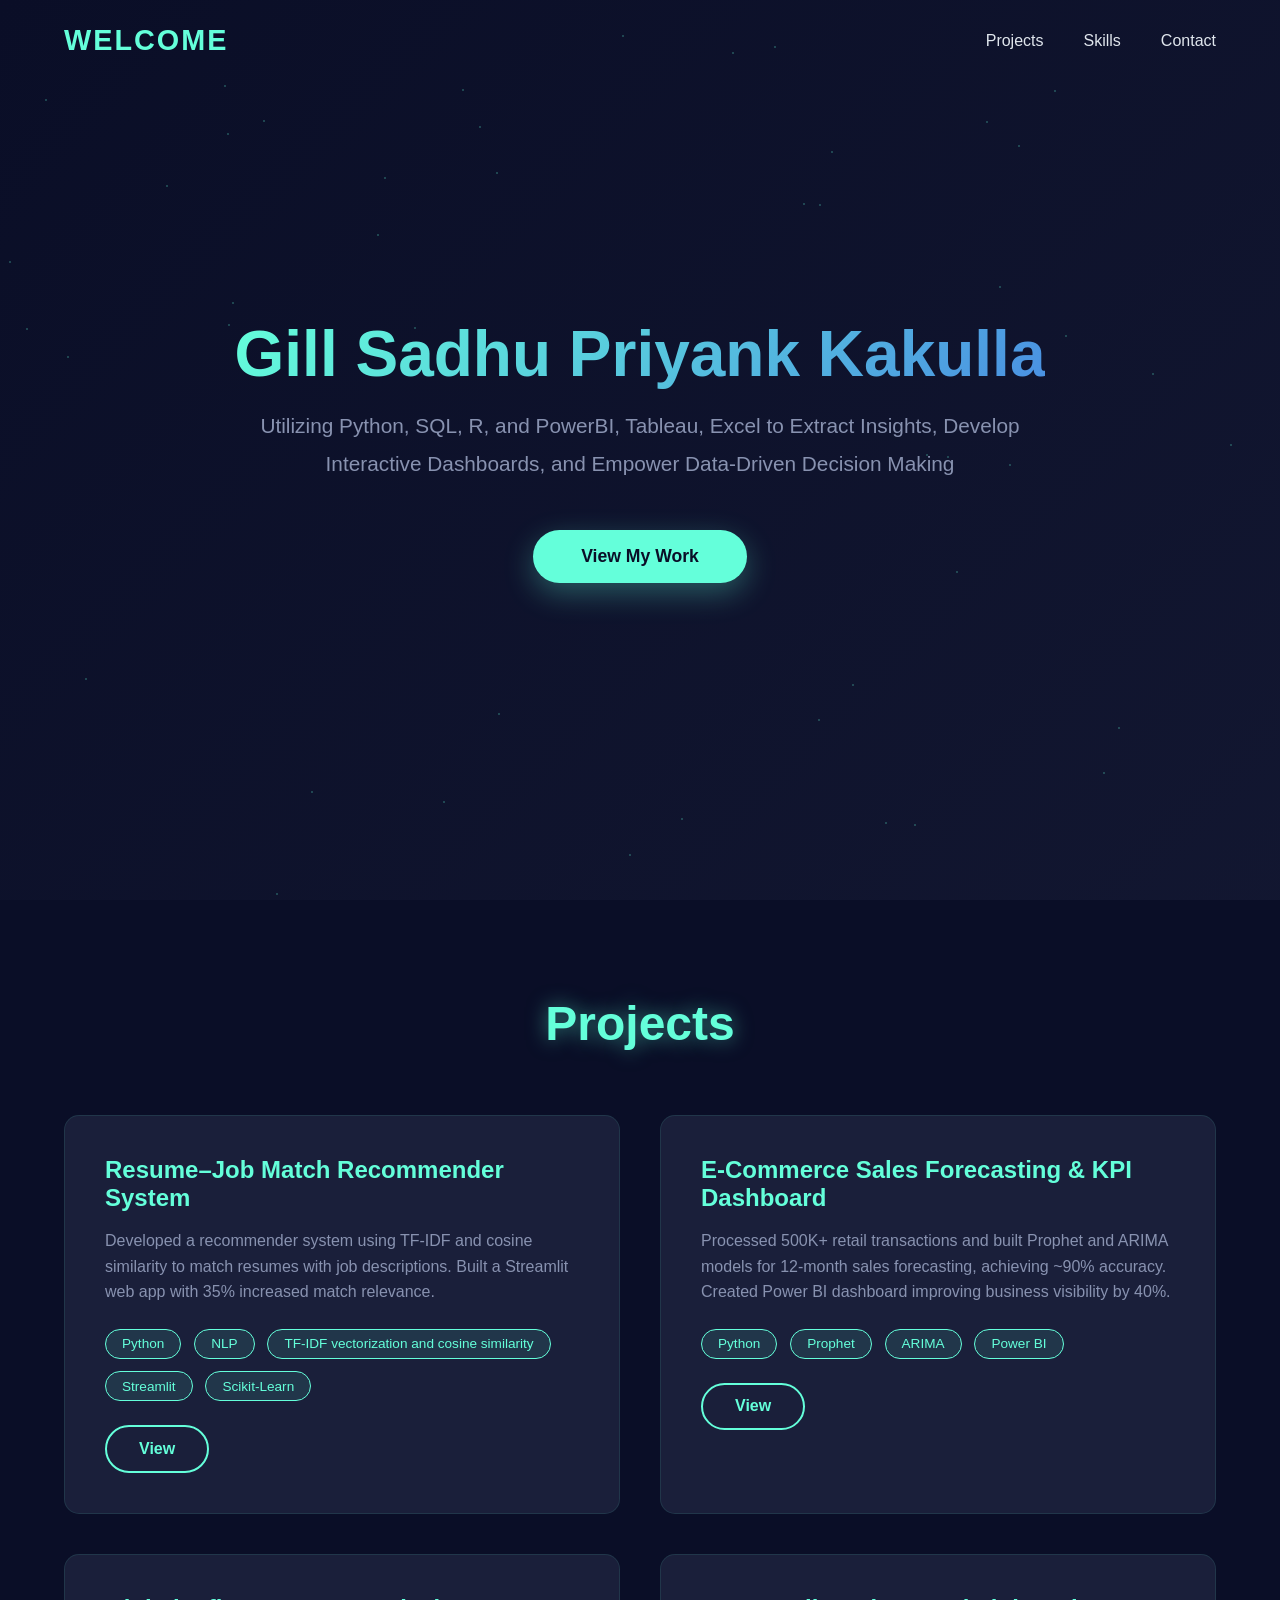
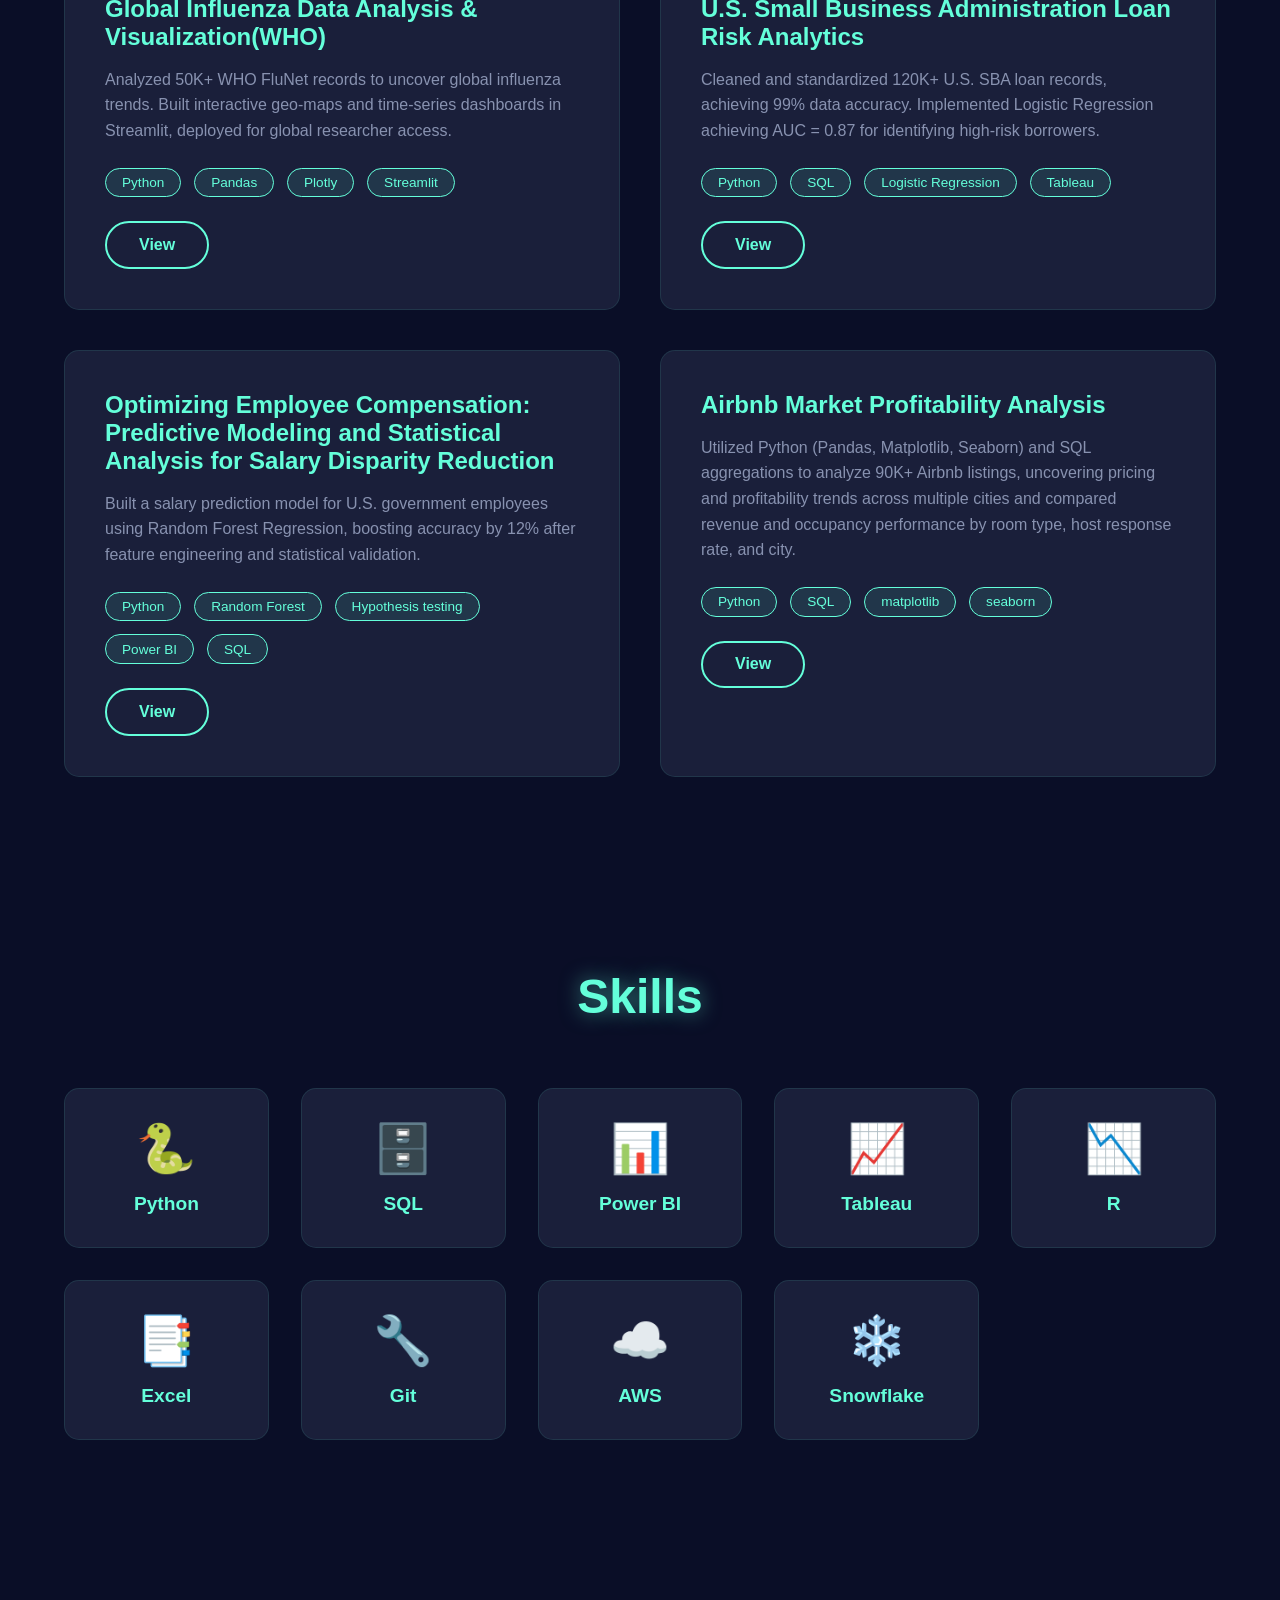
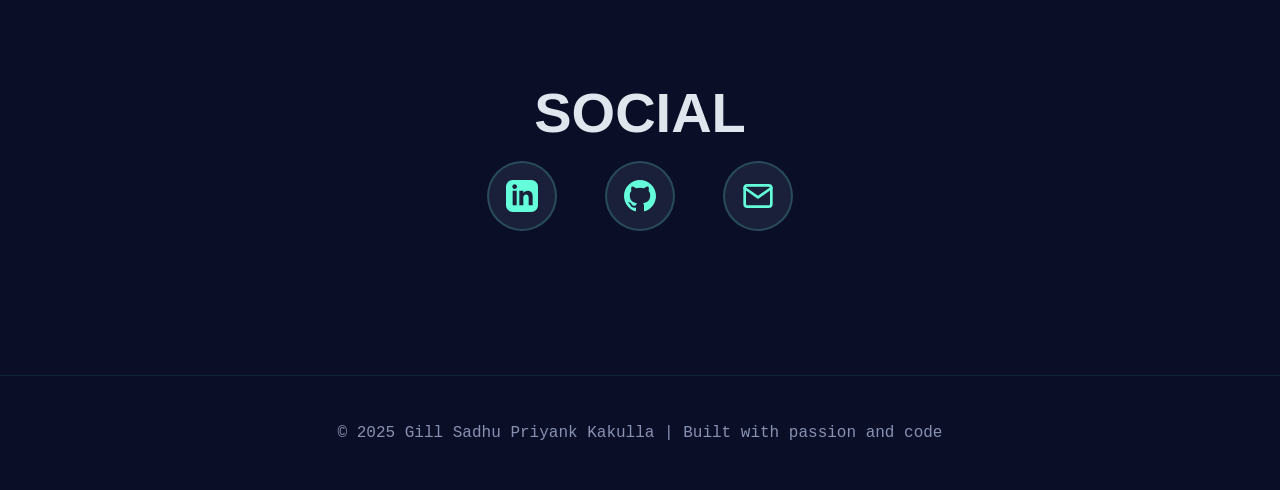
==== commit 116d198a: "Update index.html" ====
--- a/index.html
+++ b/index.html
@@ -5,7 +5,7 @@
     <meta name="viewport" content="width=device-width, initial-scale=1.0">
     <meta name="description" content="Gill Sadhu Priyank Kakulla - Data Analyst Portfolio">
     <meta name="author" content="Gill Sadhu Priyank Kakulla">
-    <title>Gill Sadhu Priyank Kakulla - Data Analyst Portfolio</title>
+    <title>Gill Sadhu Priyank - Data Analyst Portfolio</title>
     <link rel="stylesheet" href="style.css">
 </head>
 <body>
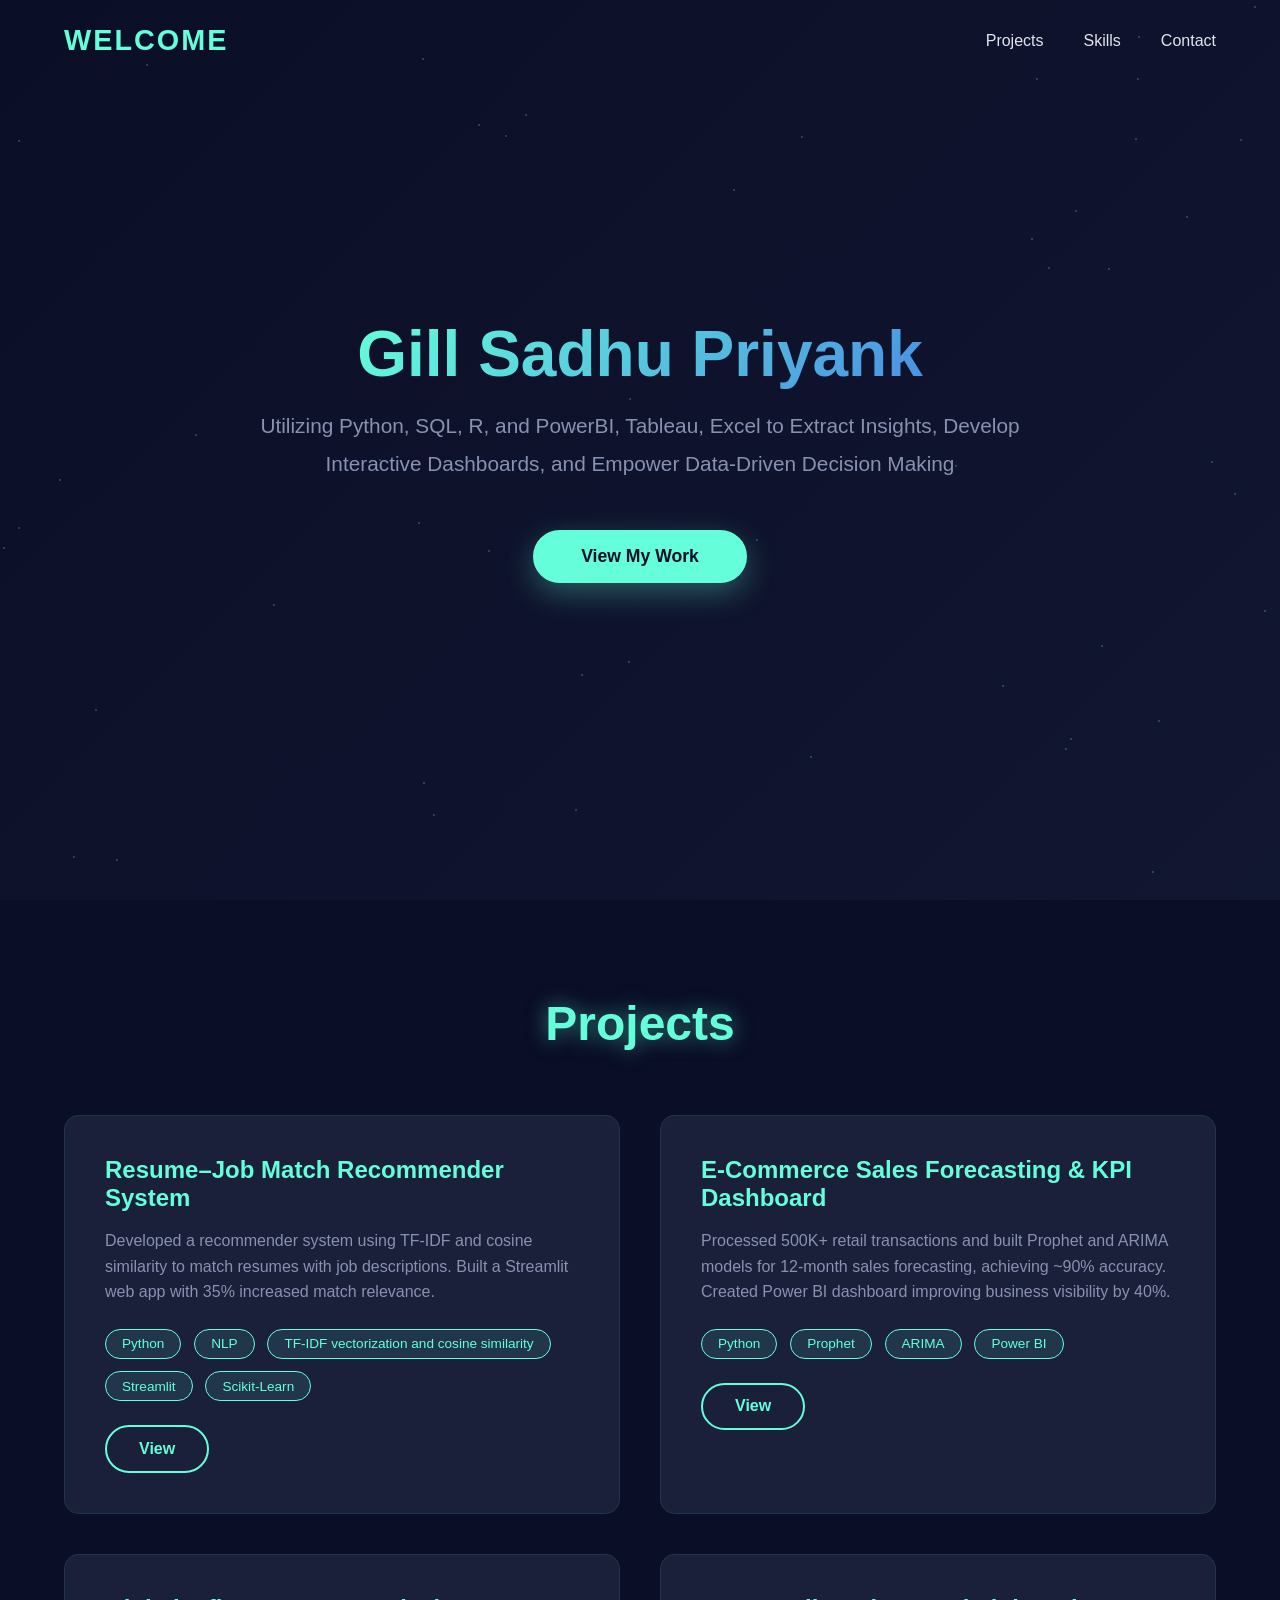
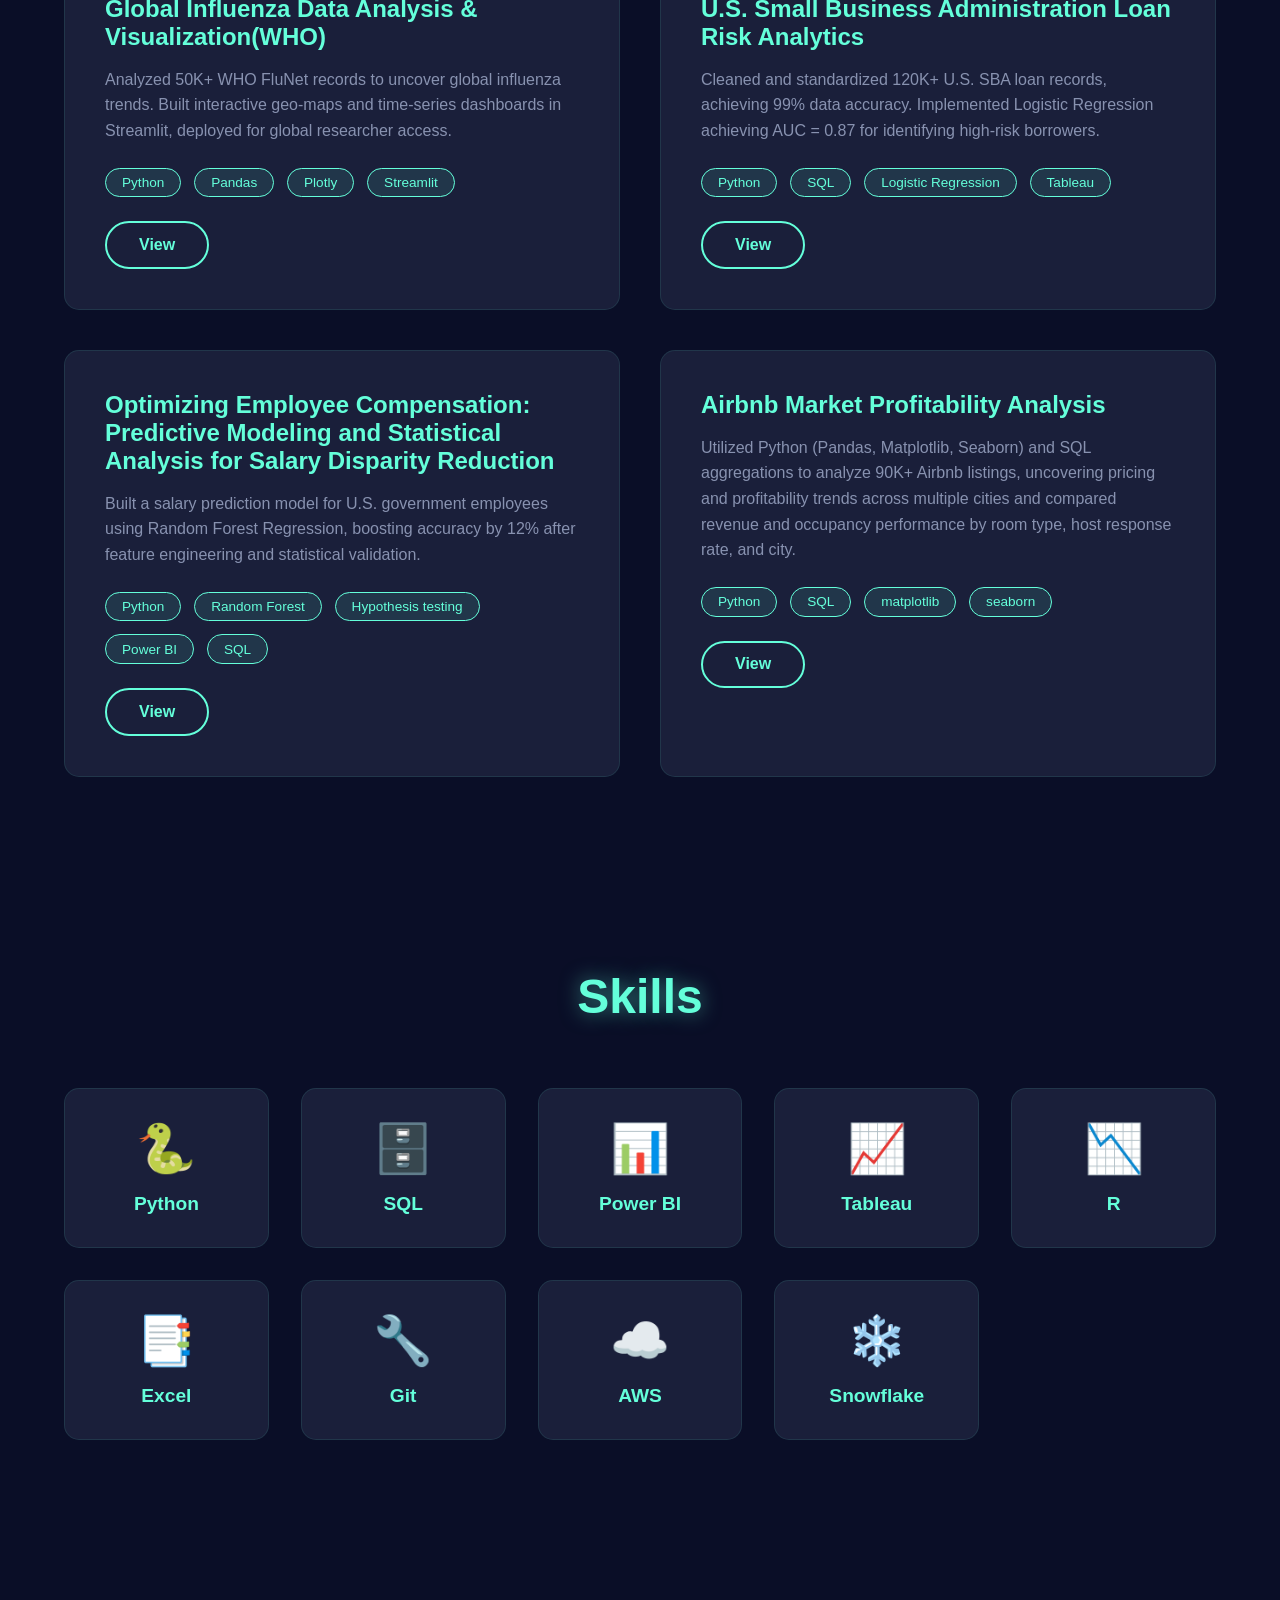
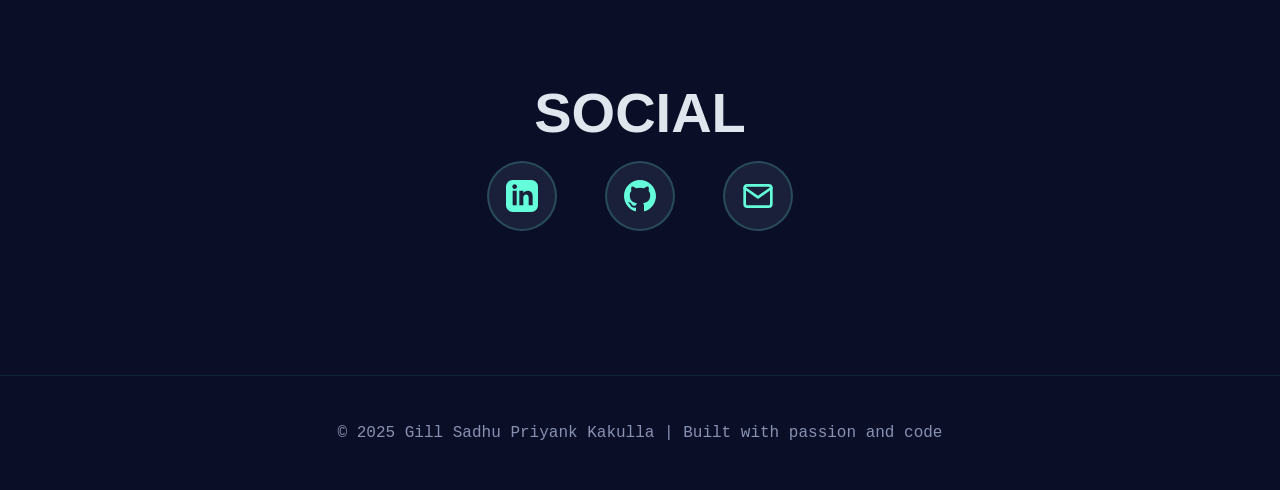
==== commit 647736e1: "Update index.html" ====
--- a/index.html
+++ b/index.html
@@ -3,8 +3,8 @@
 <head>
     <meta charset="UTF-8">
     <meta name="viewport" content="width=device-width, initial-scale=1.0">
-    <meta name="description" content="Gill Sadhu Priyank Kakulla - Data Analyst Portfolio">
-    <meta name="author" content="Gill Sadhu Priyank Kakulla">
+    <meta name="description" content="Gill Sadhu Priyank  - Data Analyst Portfolio">
+    <meta name="author" content="Gill Sadhu Priyank">
     <title>Gill Sadhu Priyank - Data Analyst Portfolio</title>
     <link rel="stylesheet" href="style.css">
 </head>
@@ -23,7 +23,7 @@
     </nav>
 
     <section class="hero">
-        <h1>Gill Sadhu Priyank Kakulla</h1>
+        <h1>Gill Sadhu Priyank</h1>
         <p>Utilizing Python, SQL, R, and PowerBI, Tableau, Excel to Extract Insights, Develop Interactive Dashboards, and Empower Data-Driven Decision Making</p>
         <button class="cta-btn" onclick="document.getElementById('projects').scrollIntoView({behavior: 'smooth'})">View My Work</button>
     </section>
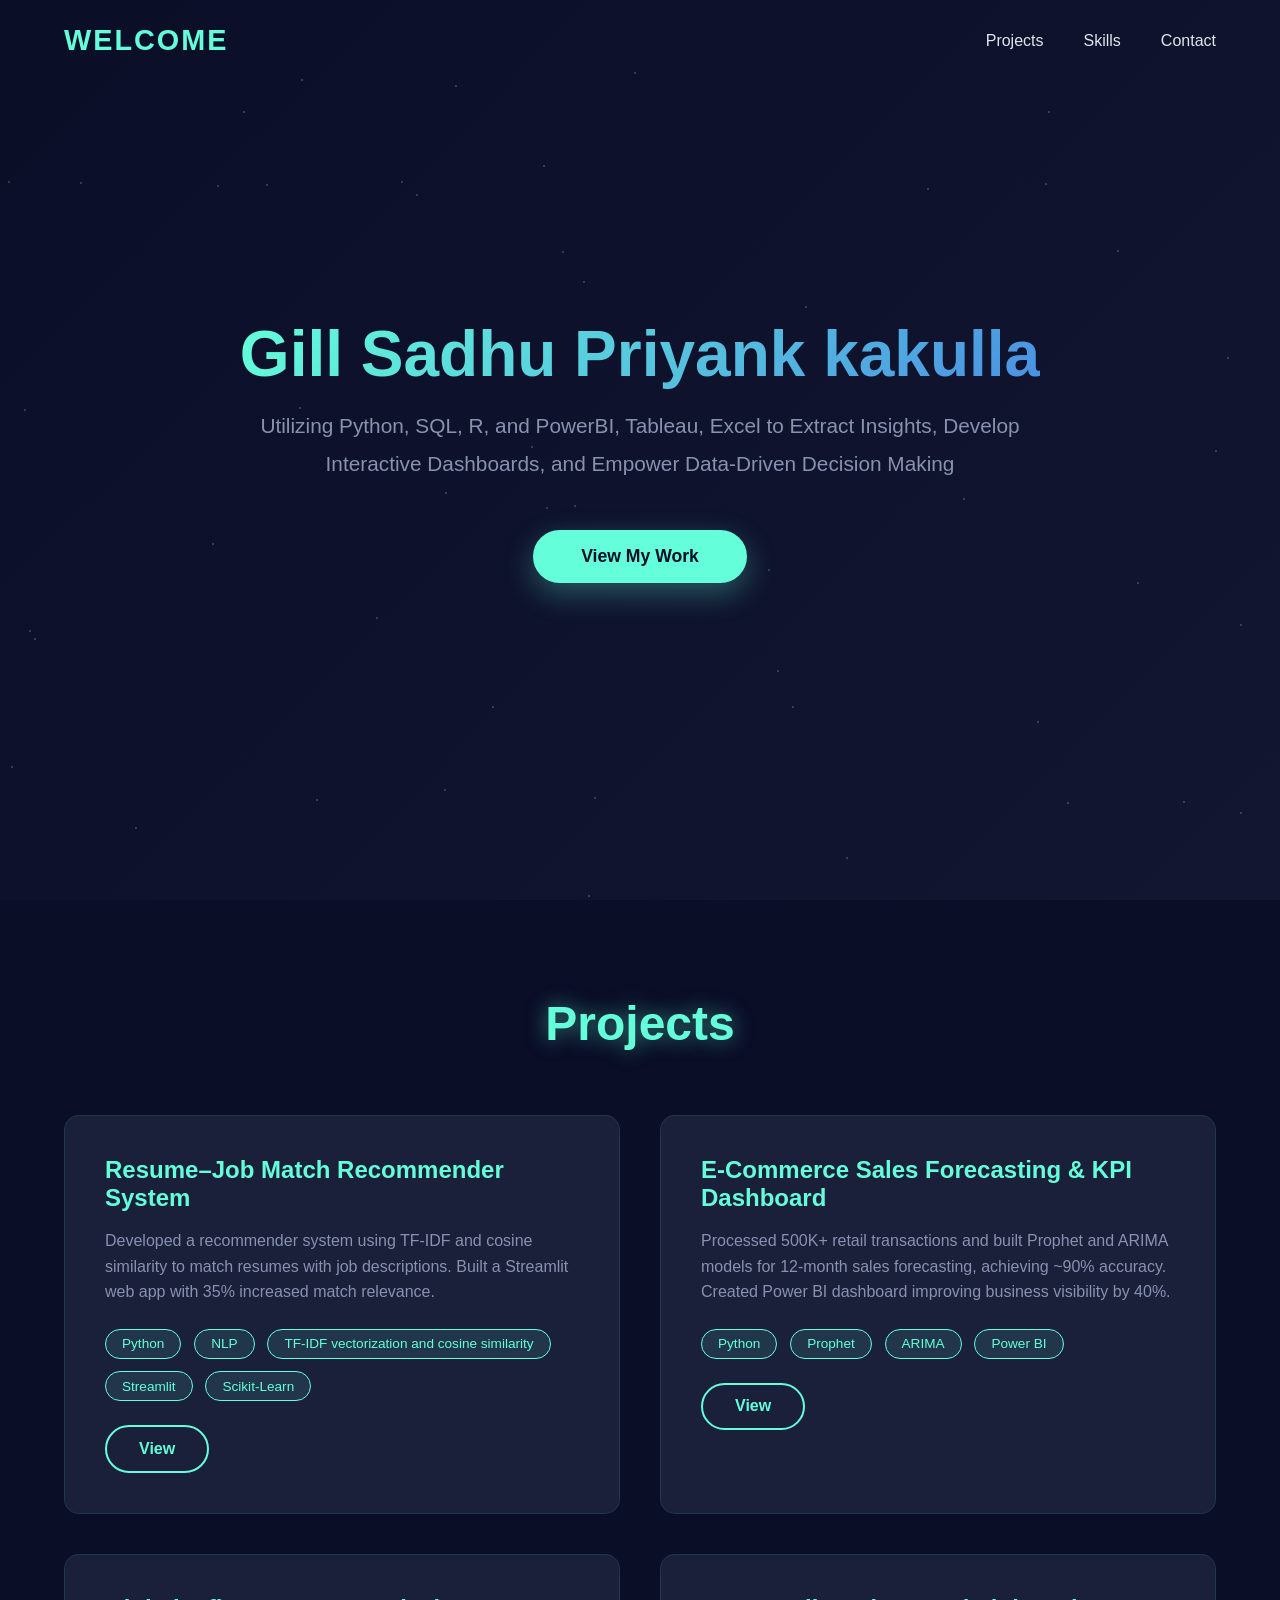
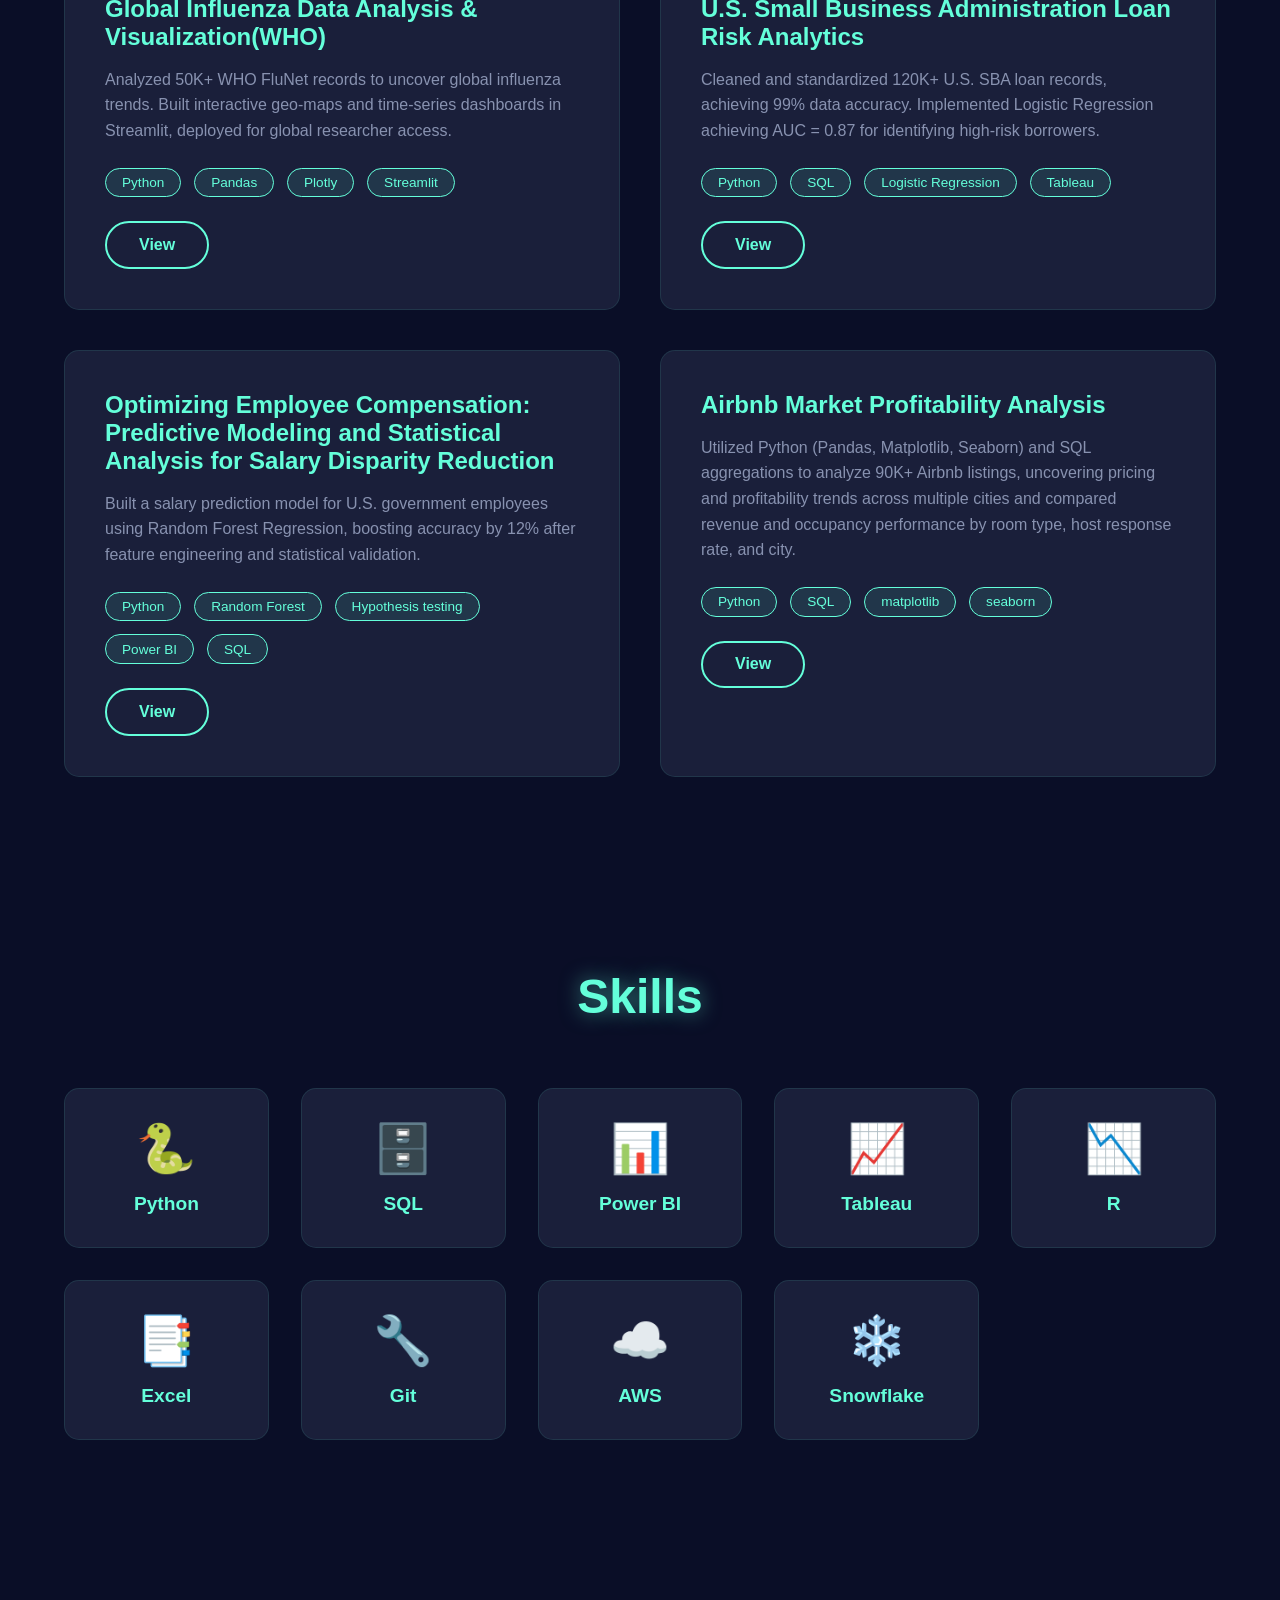
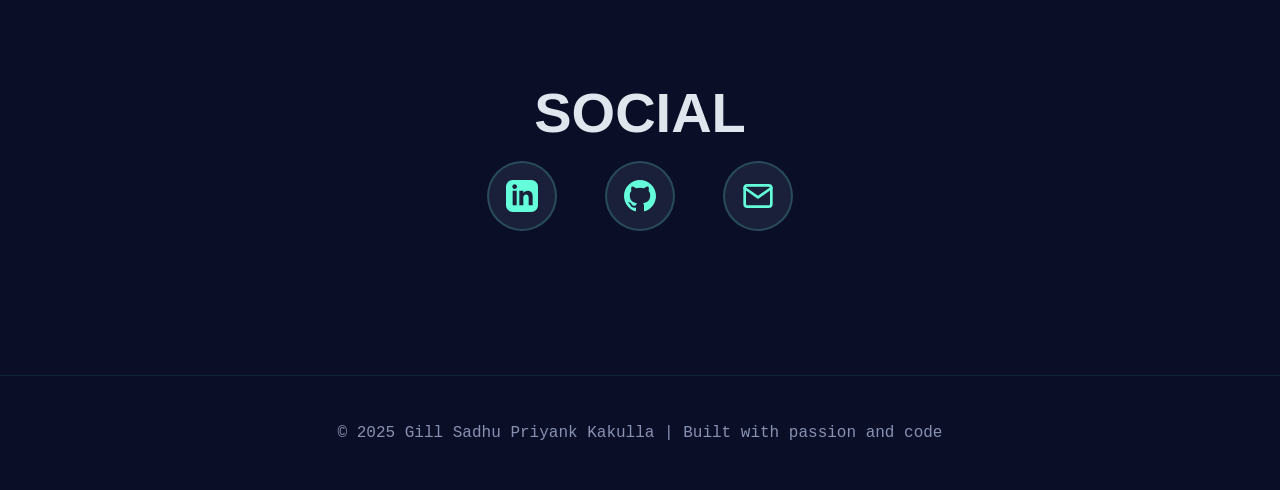
==== commit 722bf1a1: "Update index.html" ====
--- a/index.html
+++ b/index.html
@@ -3,8 +3,8 @@
 <head>
     <meta charset="UTF-8">
     <meta name="viewport" content="width=device-width, initial-scale=1.0">
-    <meta name="description" content="Gill Sadhu Priyank  - Data Analyst Portfolio">
-    <meta name="author" content="Gill Sadhu Priyank">
+    <meta name="description" content="Gill Sadhu Priyank kakulla - Data Analyst Portfolio">
+    <meta name="author" content="Gill Sadhu Priyank kakulla">
     <title>Gill Sadhu Priyank - Data Analyst Portfolio</title>
     <link rel="stylesheet" href="style.css">
 </head>
@@ -23,7 +23,7 @@
     </nav>
 
     <section class="hero">
-        <h1>Gill Sadhu Priyank</h1>
+        <h1>Gill Sadhu Priyank kakulla </h1>
         <p>Utilizing Python, SQL, R, and PowerBI, Tableau, Excel to Extract Insights, Develop Interactive Dashboards, and Empower Data-Driven Decision Making</p>
         <button class="cta-btn" onclick="document.getElementById('projects').scrollIntoView({behavior: 'smooth'})">View My Work</button>
     </section>
